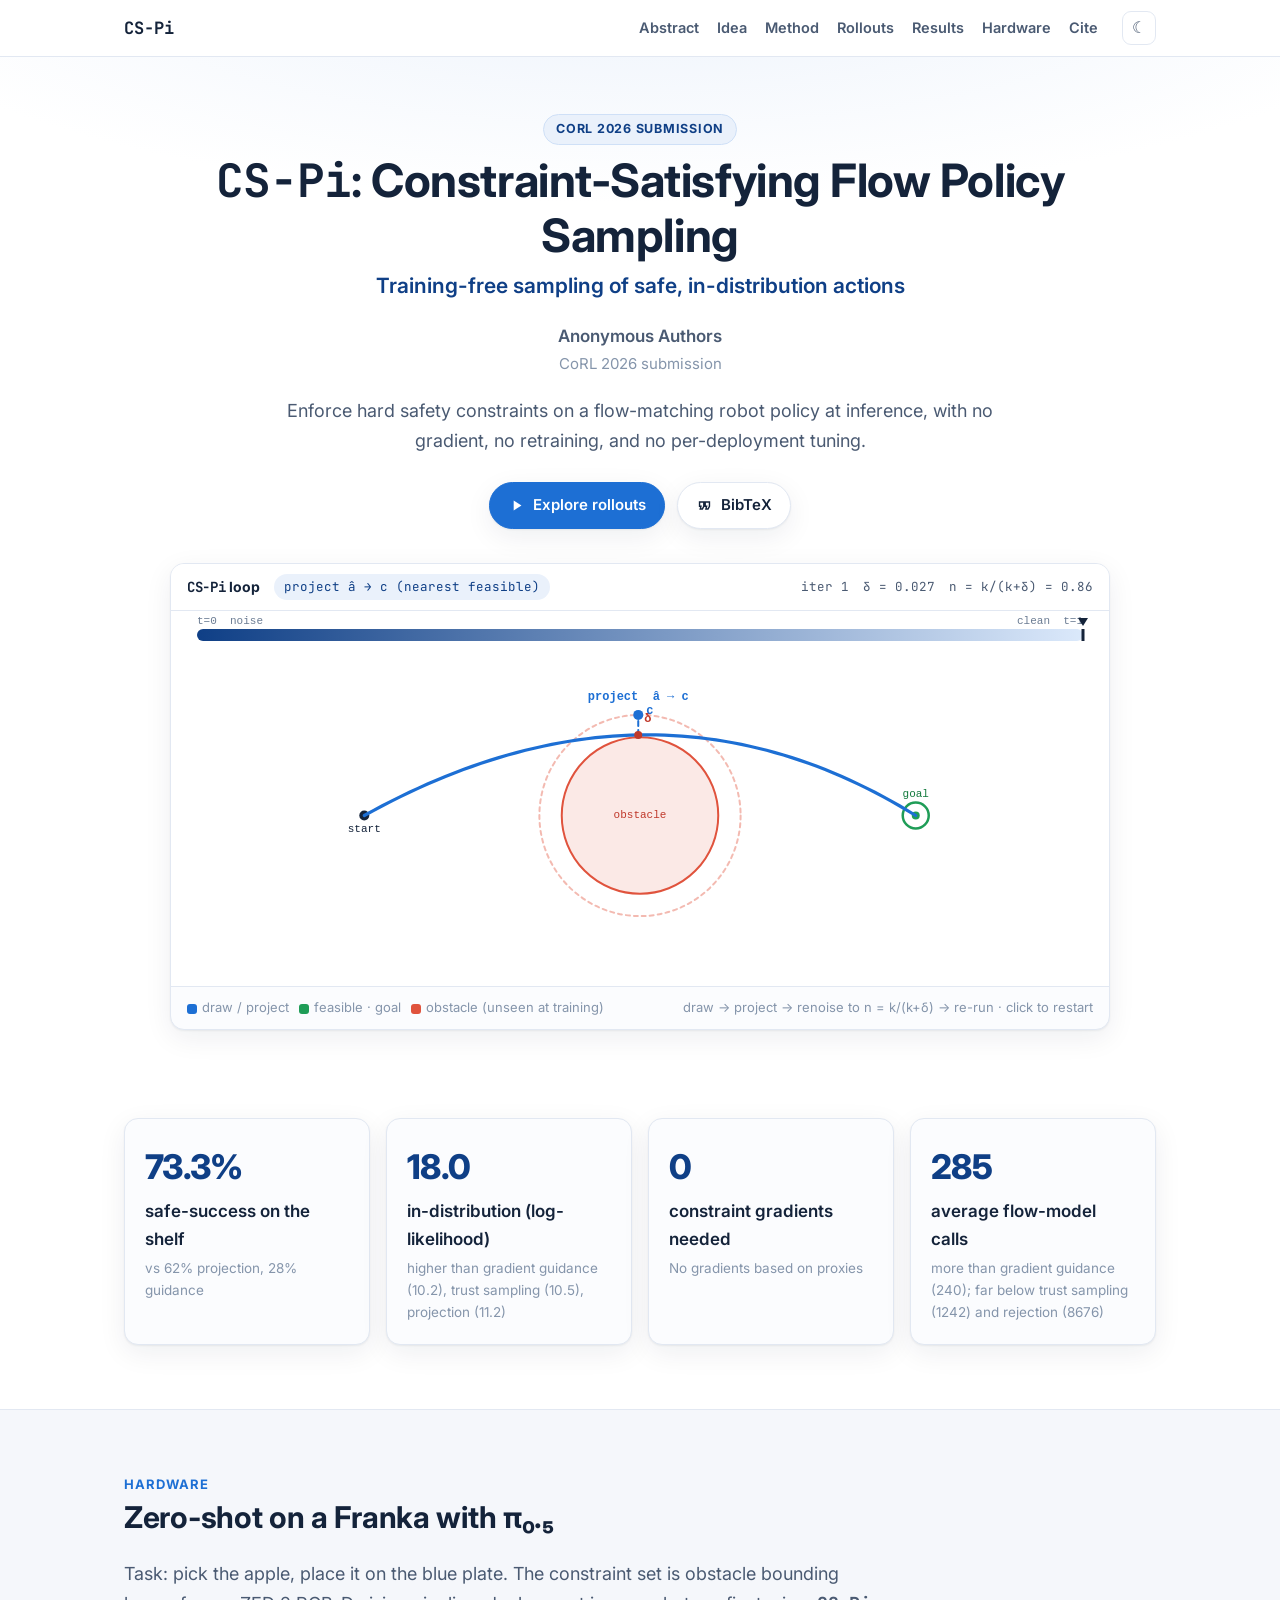
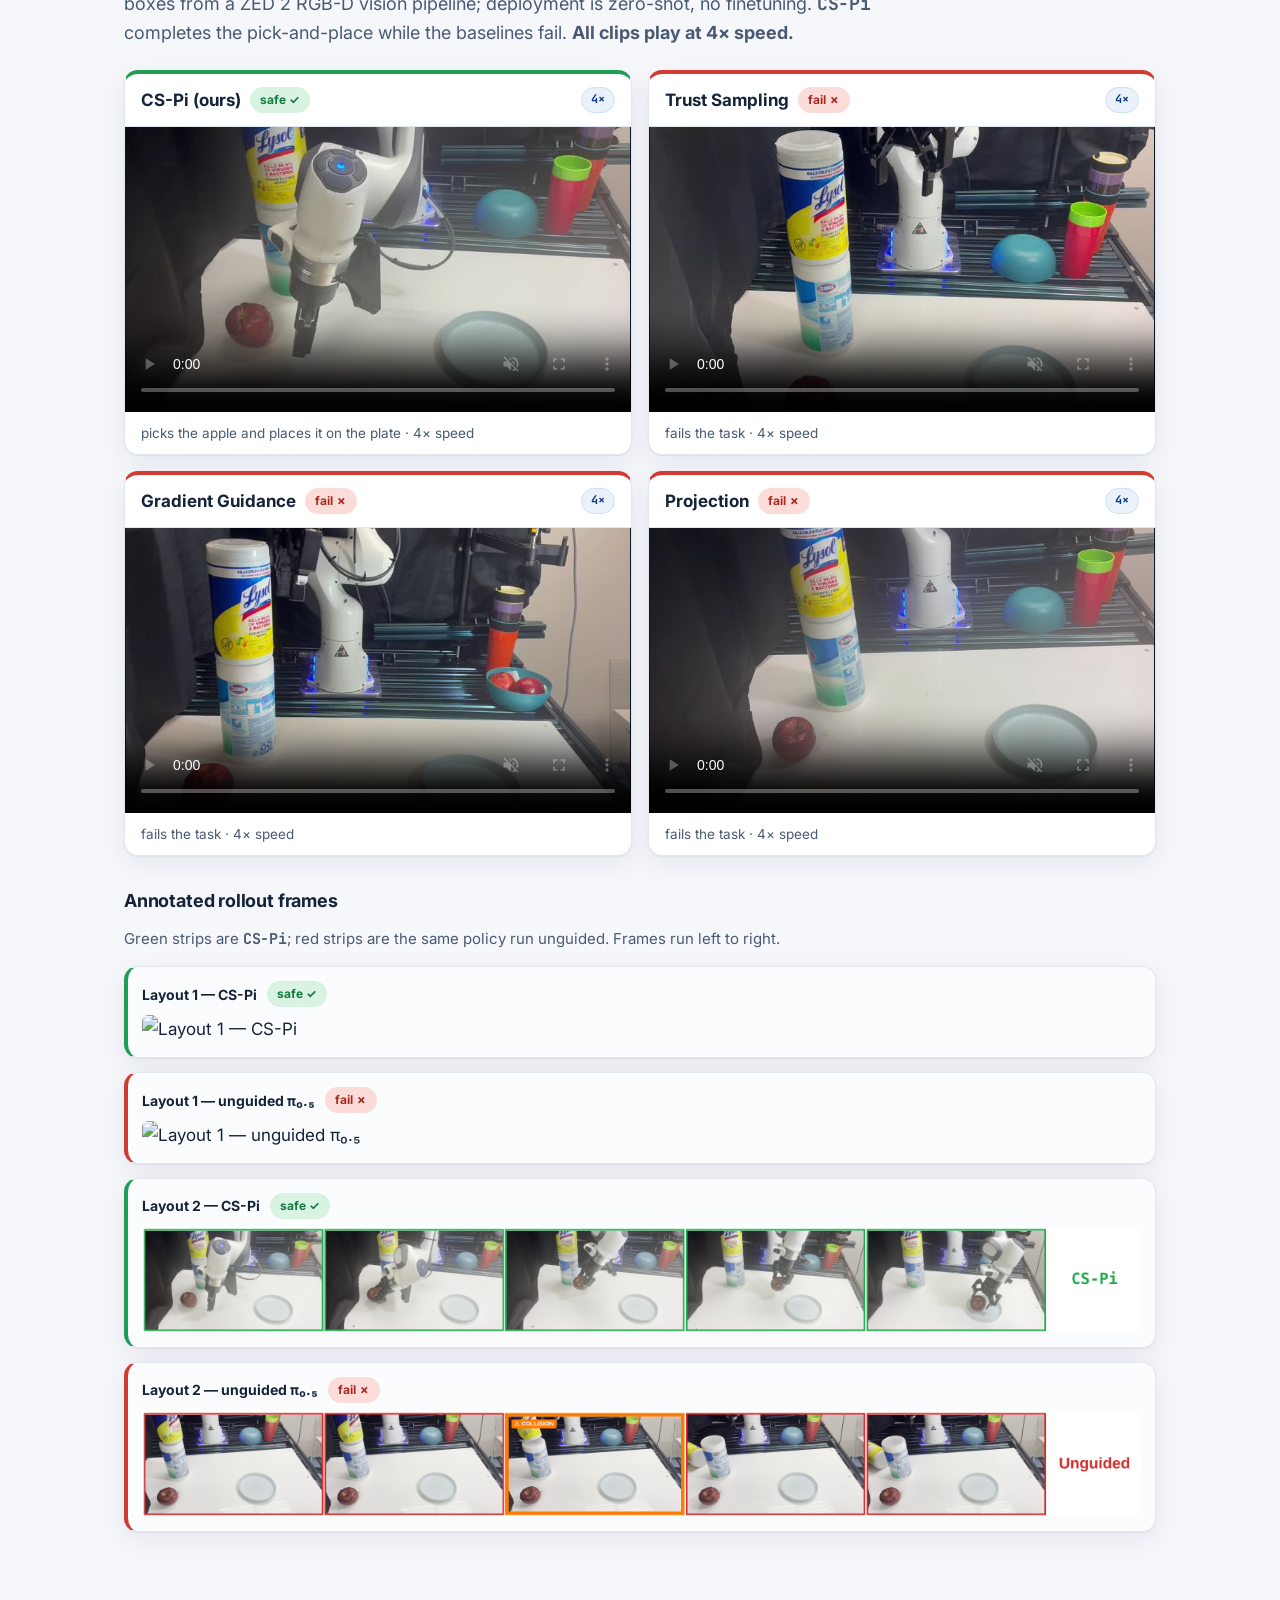
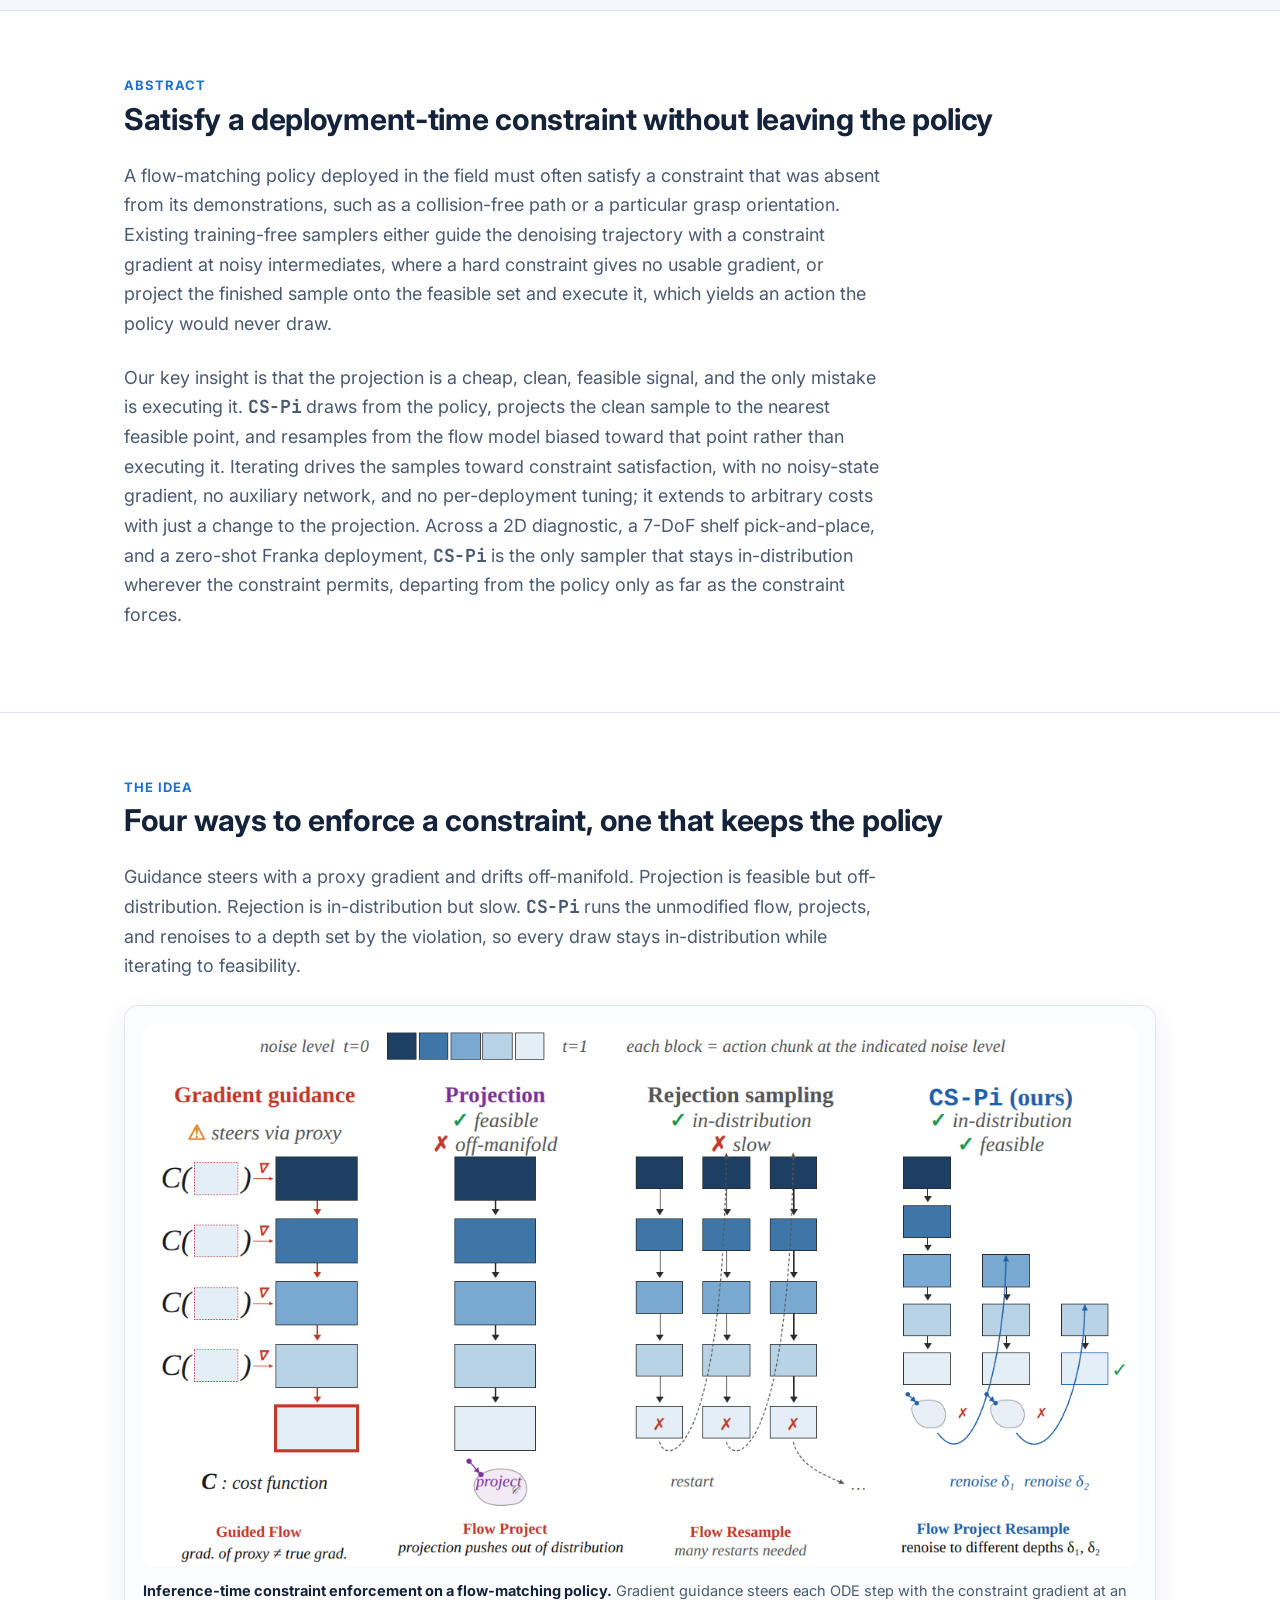
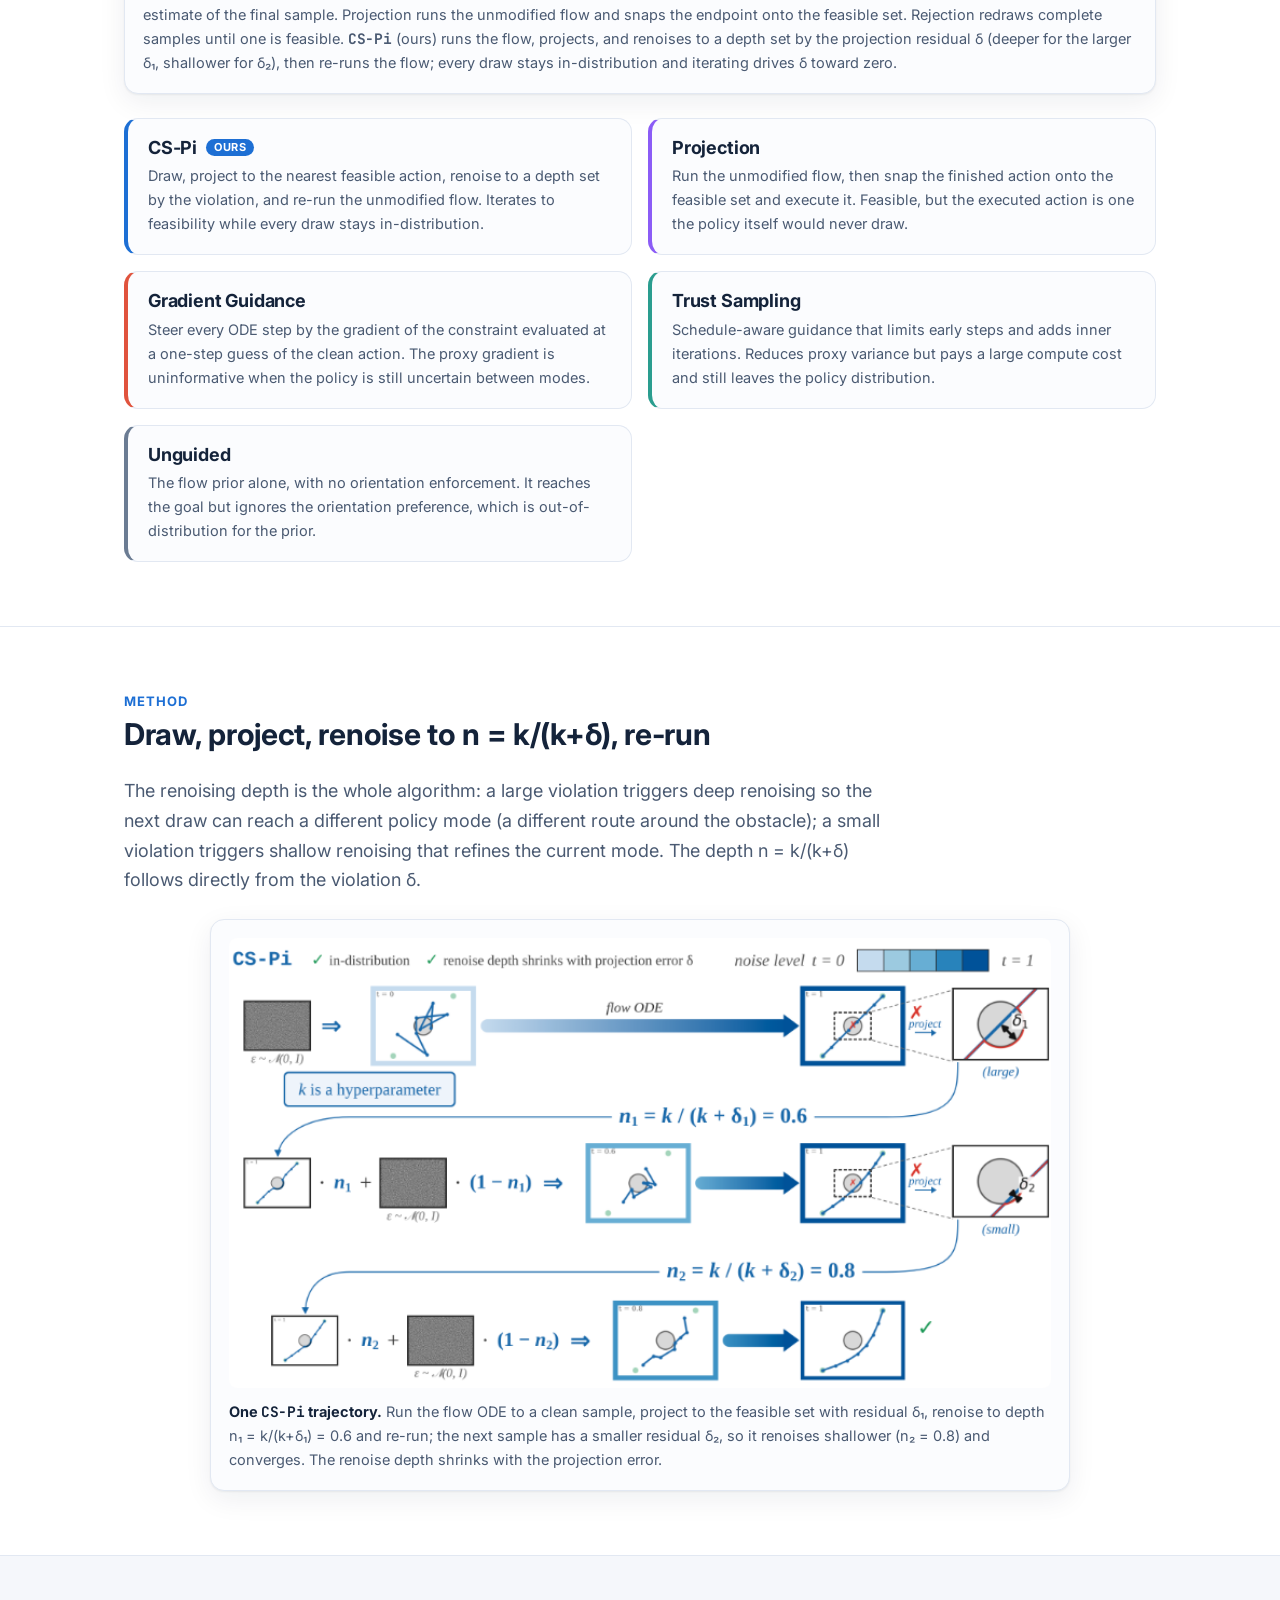
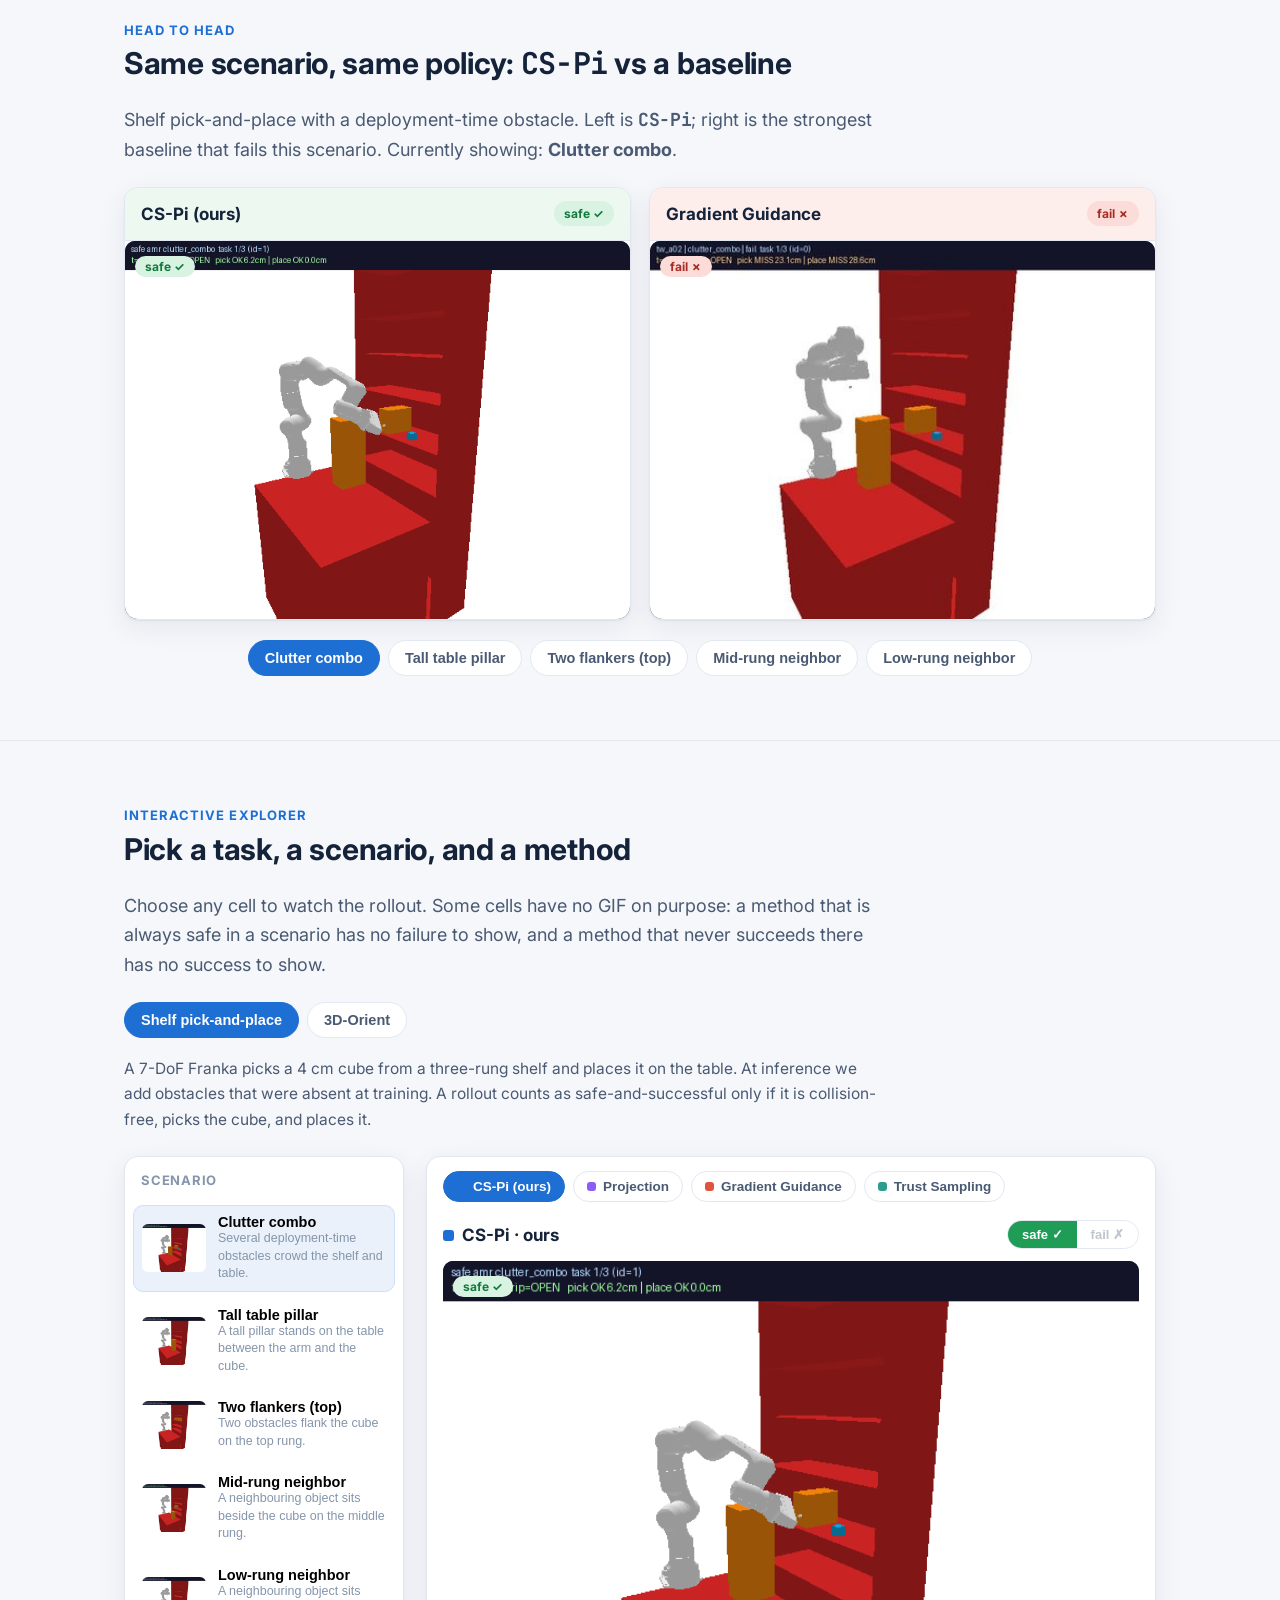
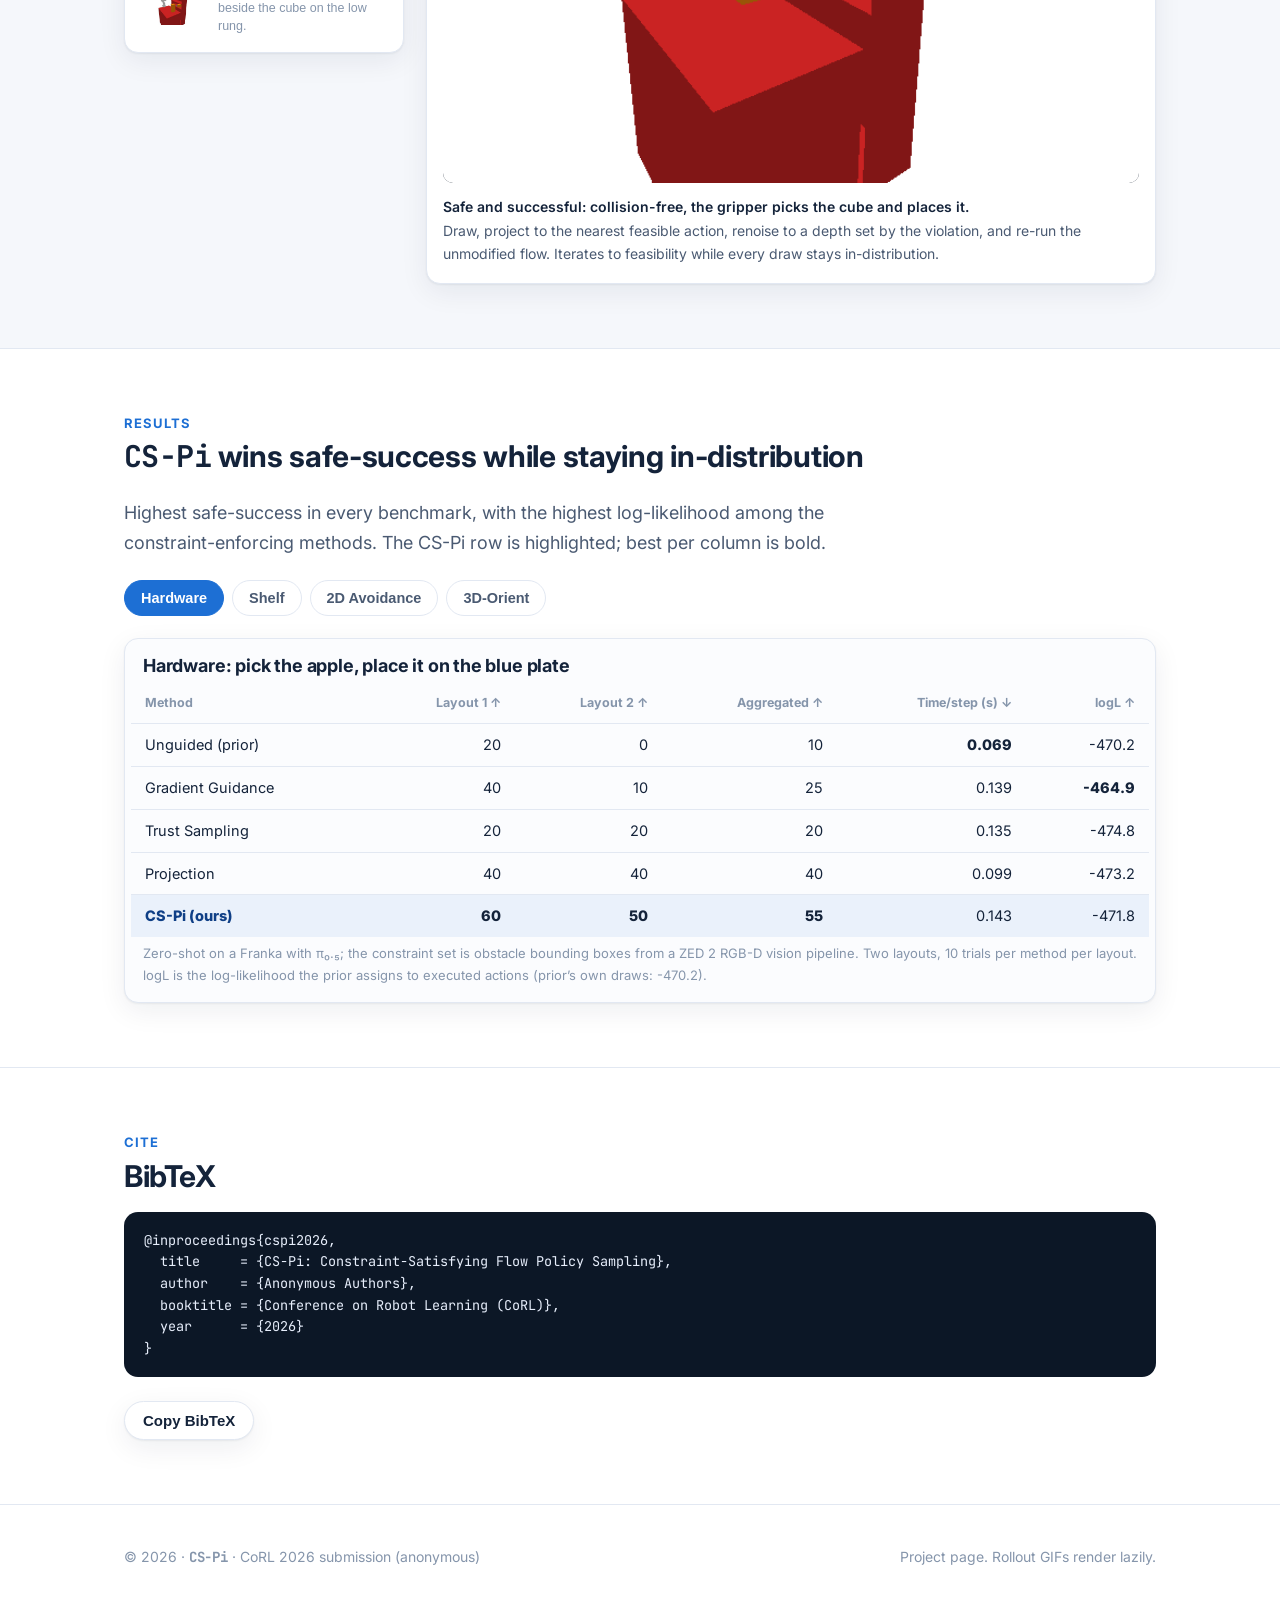
==== index.html @ 3f76d2cc "CS-Pi project page" ====
<!DOCTYPE html>
<html lang="en">
<head>
<meta charset="utf-8">
<meta name="viewport" content="width=device-width, initial-scale=1">
<title>CS-Pi: Constraint-Satisfying Flow Policy Sampling</title>
<meta name="description" content="CS-Pi: training-free sampling of safe, in-distribution actions from a flow-matching robot policy. Draw, project, renoise, re-run. No gradients based on proxies.">
<meta property="og:title" content="CS-Pi: Constraint-Satisfying Flow Policy Sampling">
<meta property="og:description" content="Training-free sampling of safe, in-distribution actions from a flow-matching robot policy.">
<meta property="og:image" content="assets/concept.png">
<meta property="og:type" content="website">
<link rel="preconnect" href="https://fonts.googleapis.com">
<link rel="preconnect" href="https://fonts.gstatic.com" crossorigin>
<link href="https://fonts.googleapis.com/css2?family=Inter:wght@400;500;600;700;800&family=JetBrains+Mono:wght@500;700&display=swap" rel="stylesheet">
<script>
  // set theme before first paint to avoid a flash
  (function () {
    try {
      var q = new URLSearchParams(location.search).get('theme');
      var t = (q === 'light' || q === 'dark') ? q : localStorage.getItem('theme');
      if (t !== 'light' && t !== 'dark')
        t = matchMedia('(prefers-color-scheme: dark)').matches ? 'dark' : 'light';
      document.documentElement.setAttribute('data-theme', t);
    } catch (e) {}
  })();
</script>
<link rel="stylesheet" href="css/style.css">
</head>
<body>

<!-- nav -->
<nav class="nav"><div class="wrap">
  <span class="brand" id="brand">CS-Pi</span>
  <span class="spacer"></span>
  <a class="navlink" href="#abstract">Abstract</a>
  <a class="navlink" href="#idea">Idea</a>
  <a class="navlink" href="#method">Method</a>
  <a class="navlink" href="#explorer">Rollouts</a>
  <a class="navlink" href="#results">Results</a>
  <a class="navlink" href="#hardware">Hardware</a>
  <a class="navlink" href="#cite">Cite</a>
  <button class="themebtn" id="themeToggle" type="button" aria-label="Toggle dark mode" title="Toggle dark mode"></button>
</div></nav>

<!-- hero -->
<header class="hero"><div class="wrap hero-center">
  <span class="badge" id="heroBadge">CoRL 2026 submission</span>
  <h1 id="heroTitle">CS-Pi</h1>
  <div class="sub" id="heroSub">Constraint-Satisfying Flow Policy Sampling</div>
  <div class="authors" id="heroAuthors">Anonymous Authors</div>
  <div class="affil" id="heroAffil">CoRL 2026 submission</div>
  <p class="tagline" id="heroTagline"></p>
  <div class="btnrow" id="btnrow"></div>

  <!-- animated CS-Pi loop -->
  <div class="hero-viz">
    <div class="vizbar">
      <span class="title"><span class="cs">CS-Pi</span> loop</span>
      <span class="stage" id="vizStage">flow ODE · draw sample</span>
      <span class="spacer"></span>
      <span class="stat" id="statIter">iter 1</span>
      <span class="stat" id="statDelta">δ = 0.000</span>
      <span class="stat" id="statN">n = —</span>
    </div>
    <canvas id="heroCanvas"></canvas>
    <div class="vizfoot">
      <span><span class="legend-dot" style="background:#1d6fd4"></span>draw / project</span>
      <span><span class="legend-dot" style="background:#1f9d57"></span>feasible · goal</span>
      <span><span class="legend-dot" style="background:#e0533d"></span>obstacle (unseen at training)</span>
      <span class="spacer" style="flex:1"></span>
      <span>draw → project → renoise to n = k/(k+δ) → re-run · click to restart</span>
    </div>
  </div>
</div></header>

<!-- headline stats -->
<section style="border-top:none;padding-top:40px"><div class="wrap">
  <div class="stats" id="statStrip"></div>
</div></section>

<!-- hardware (lead demo) -->
<section id="hardware" class="faceoff"><div class="wrap">
  <p class="section-kicker">Hardware</p>
  <h2>Zero-shot on a Franka with π₀.₅</h2>
  <p class="lead mt">Task: pick the apple, place it on the blue plate. The constraint set is obstacle
    bounding boxes from a ZED 2 RGB-D vision pipeline; deployment is zero-shot, no finetuning.
    <span class="cs">CS-Pi</span> completes the pick-and-place while the baselines fail.
    <b>All clips play at 4× speed.</b></p>
  <div class="hw-video-grid" id="hwVideos"></div>

  <h3 class="hw-subhead">Annotated rollout frames</h3>
  <p class="lead" style="font-size:15px">Green strips are <span class="cs">CS-Pi</span>;
    red strips are the same policy run unguided. Frames run left to right.</p>
  <div class="hw-strip" id="hwStrips"></div>
</div></section>

<!-- abstract -->
<section id="abstract"><div class="wrap">
  <p class="section-kicker">Abstract</p>
  <h2>Satisfy a deployment-time constraint without leaving the policy</h2>
  <p class="lead mt">
    A flow-matching policy deployed in the field must often satisfy a constraint that
    was absent from its demonstrations, such as a collision-free path or a particular
    grasp orientation. Existing training-free samplers either guide the denoising
    trajectory with a constraint gradient at noisy intermediates, where a hard
    constraint gives no usable gradient, or project the finished sample onto the
    feasible set and execute it, which yields an action the policy would never draw.
  </p>
  <p class="lead mt">
    Our key insight is that the projection is a cheap, clean, feasible signal, and the
    only mistake is executing it. <span class="cs">CS-Pi</span> draws from the policy,
    projects the clean sample to the nearest feasible point, and resamples from the
    flow model biased toward that point rather than executing it. Iterating drives the
    samples toward constraint satisfaction, with no noisy-state gradient, no auxiliary
    network, and no per-deployment tuning; it extends to arbitrary costs with just a
    change to the projection. Across a 2D diagnostic, a 7-DoF shelf pick-and-place, and
    a zero-shot Franka deployment, <span class="cs">CS-Pi</span> is the only sampler
    that stays in-distribution wherever the constraint permits, departing from the
    policy only as far as the constraint forces.
  </p>
</div></section>

<!-- idea / concept figure + method cards -->
<section id="idea"><div class="wrap">
  <p class="section-kicker">The idea</p>
  <h2>Four ways to enforce a constraint, one that keeps the policy</h2>
  <p class="lead mt">Guidance steers with a proxy gradient and drifts off-manifold.
    Projection is feasible but off-distribution. Rejection is in-distribution but slow.
    <span class="cs">CS-Pi</span> runs the unmodified flow, projects, and renoises to a
    depth set by the violation, so every draw stays in-distribution while iterating to
    feasibility.</p>
  <figure class="figcard mt">
    <img src="assets/concept.png" alt="Concept: gradient guidance vs projection vs rejection vs CS-Pi">
    <figcaption><b>Inference-time constraint enforcement on a flow-matching policy.</b>
      Gradient guidance steers each ODE step with the constraint gradient at an estimate of
      the final sample. Projection runs the unmodified flow and snaps the endpoint onto the
      feasible set. Rejection redraws complete samples until one is feasible.
      <span class="cs">CS-Pi</span> (ours) runs the flow, projects, and renoises to a depth
      set by the projection residual δ (deeper for the larger δ₁, shallower for δ₂), then
      re-runs the flow; every draw stays in-distribution and iterating drives δ toward zero.</figcaption>
  </figure>
  <div class="methodgrid" id="methodGrid"></div>
</div></section>

<!-- method figure -->
<section id="method"><div class="wrap">
  <p class="section-kicker">Method</p>
  <h2>Draw, project, renoise to n = k/(k+δ), re-run</h2>
  <p class="lead mt">The renoising depth is the whole algorithm: a large violation triggers
    deep renoising so the next draw can reach a different policy mode (a different route
    around the obstacle); a small violation triggers shallow renoising that refines the
    current mode. The depth n = k/(k+δ) follows directly from the violation δ.</p>
  <figure class="figcard mt" style="max-width:860px;margin-left:auto;margin-right:auto">
    <img src="assets/method.png" alt="CS-Pi algorithm: flow ODE, project, renoise by depth n, iterate">
    <figcaption><b>One <span class="cs">CS-Pi</span> trajectory.</b> Run the flow ODE to a clean
      sample, project to the feasible set with residual δ₁, renoise to depth n₁ = k/(k+δ₁) = 0.6
      and re-run; the next sample has a smaller residual δ₂, so it renoises shallower
      (n₂ = 0.8) and converges. The renoise depth shrinks with the projection error.</figcaption>
  </figure>
</div></section>

<!-- face-off -->
<section id="faceoff" class="faceoff"><div class="wrap">
  <p class="section-kicker">Head to head</p>
  <h2>Same scenario, same policy: <span class="cs">CS-Pi</span> vs a baseline</h2>
  <p class="lead mt">Shelf pick-and-place with a deployment-time obstacle. Left is
    <span class="cs">CS-Pi</span>; right is the strongest baseline that fails this scenario.
    Currently showing: <b id="foScen">—</b>.</p>
  <div class="faceoff-stage">
    <div class="fopanel win">
      <div class="fohead"><span class="name" id="foLeftName">CS-Pi (ours)</span><span class="pill ok">safe ✓</span></div>
      <div id="foLeftMedia"></div>
    </div>
    <div class="fopanel lose">
      <div class="fohead"><span class="name" id="foRightName">Baseline</span><span class="pill bad">fail ✗</span></div>
      <div id="foRightMedia"></div>
    </div>
  </div>
  <div class="foscenrow" id="foDots"></div>
</div></section>

<!-- explorer -->
<section id="explorer" class="explorer"><div class="wrap">
  <p class="section-kicker">Interactive explorer</p>
  <h2>Pick a task, a scenario, and a method</h2>
  <p class="lead mt">Choose any cell to watch the rollout. Some cells have no GIF on purpose:
    a method that is always safe in a scenario has no failure to show, and a method that
    never succeeds there has no success to show.</p>

  <div class="exp-tasks" id="expTasks"></div>
  <p class="lead" id="expTaskBlurb" style="font-size:15.5px"></p>

  <div class="exp-grid mt">
    <div class="panel">
      <h3>Scenario</h3>
      <div class="scen-list" id="scenList"></div>
    </div>
    <div class="panel">
      <div class="method-row" id="expMethods"></div>
      <div class="stage-wrap">
        <div class="stage-head">
          <span class="who" id="stageWho"></span>
          <span class="outcome-toggle" id="outcomeToggle">
            <button id="outSuccess" class="ok" aria-selected="true">safe ✓</button>
            <button id="outFail" class="bad">fail ✗</button>
          </span>
        </div>
        <div id="expViewer"></div>
        <div class="stage-note" id="stageNote"></div>
      </div>
    </div>
  </div>
</div></section>

<!-- results -->
<section id="results"><div class="wrap">
  <p class="section-kicker">Results</p>
  <h2><span class="cs">CS-Pi</span> wins safe-success while staying in-distribution</h2>
  <p class="lead mt">Highest safe-success in every benchmark, with the highest log-likelihood among the
    constraint-enforcing methods. The CS-Pi row is highlighted; best per column is bold.</p>
  <div class="tabs-results" id="resTabs"></div>
  <div id="resTable"></div>
</div></section>

<!-- cite -->
<section id="cite"><div class="wrap">
  <p class="section-kicker">Cite</p>
  <h2>BibTeX</h2>
  <pre class="bib" id="bibBlock"></pre>
  <button class="btn copybtn" id="copyBib">Copy BibTeX</button>
</div></section>

<footer><div class="wrap">
  <span>© <span id="year">2026</span> · <span class="cs">CS-Pi</span> · CoRL 2026 submission (anonymous)</span>
  <span>Project page. Rollout GIFs render lazily.</span>
</div></footer>

<script src="js/gif_manifest.js"></script>
<script src="js/data.js"></script>
<script src="js/explorer.js"></script>
<script src="js/hero.js"></script>
</body>
</html>
---- css/style.css ----
/* ============================================================================
   CS-Pi project page
   ============================================================================ */
:root {
  --bg:        #ffffff;
  --bg-soft:   #f5f7fb;
  --bg-panel:  #fbfcfe;
  --ink:       #14233a;
  --ink-soft:  #4a5a72;
  --ink-faint: #8595ab;
  --line:      #e2e8f2;
  --blue:      #1d6fd4;
  --blue-deep: #0f3f86;
  --blue-soft: #eaf1fb;
  --purple:    #8b5cf6;
  --red:       #e0533d;
  --teal:      #2a9d8f;
  --good:      #1f9d57;
  --bad:       #d23b32;
  --radius:    14px;
  --shadow:    0 1px 2px rgba(20,35,58,.06), 0 8px 28px rgba(20,35,58,.07);
  --maxw:      1080px;
  --mono: ui-monospace, "SF Mono", "JetBrains Mono", Menlo, Consolas, monospace;
  --sans: "Inter", -apple-system, BlinkMacSystemFont, "Segoe UI", Roboto, Helvetica, Arial, sans-serif;
}

* { box-sizing: border-box; }
html { scroll-behavior: smooth; scroll-padding-top: 70px; }
body {
  margin: 0; background: var(--bg); color: var(--ink);
  font-family: var(--sans); font-size: 17px; line-height: 1.65;
  -webkit-font-smoothing: antialiased; text-rendering: optimizeLegibility;
}
a { color: var(--blue); text-decoration: none; }
a:hover { text-decoration: underline; }
h1, h2, h3 { line-height: 1.2; letter-spacing: -0.01em; }
code, .mono { font-family: var(--mono); }
.cs { font-family: var(--mono); font-weight: 700; letter-spacing: -0.02em; }

.wrap { max-width: var(--maxw); margin: 0 auto; padding: 0 24px; }
section { padding: 64px 0; border-top: 1px solid var(--line); }
section > .wrap > h2 {
  font-size: 30px; margin: 0 0 6px;
}
.section-kicker {
  font-size: 13px; font-weight: 700; letter-spacing: .08em; text-transform: uppercase;
  color: var(--blue); margin: 0 0 4px;
}
.lead { color: var(--ink-soft); font-size: 18px; max-width: 760px; }

/* ---- top nav -------------------------------------------------------------- */
.nav {
  position: sticky; top: 0; z-index: 50;
  background: rgba(255,255,255,.86); backdrop-filter: blur(10px);
  border-bottom: 1px solid var(--line);
}
.nav .wrap { display: flex; align-items: center; gap: 18px; height: 56px; }
.nav .brand { font-family: var(--mono); font-weight: 700; color: var(--ink); }
.nav .spacer { flex: 1; }
.nav a.navlink { color: var(--ink-soft); font-size: 14.5px; font-weight: 600; }
.nav a.navlink:hover { color: var(--blue); text-decoration: none; }
@media (max-width: 720px) { .nav a.navlink { display: none; } }

/* ---- hero ----------------------------------------------------------------- */
.hero { padding: 56px 0 48px; border-top: none; background:
  radial-gradient(1200px 380px at 50% -120px, var(--blue-soft), transparent 70%); }
.hero h1 { font-size: 46px; margin: 8px 0 0; }
.hero .sub { font-size: 21px; color: var(--blue-deep); font-weight: 600; margin: 6px 0 0; }
.hero .authors { margin: 18px 0 2px; color: var(--ink-soft); font-weight: 600; }
.hero .affil { color: var(--ink-faint); font-size: 15px; }
.hero .tagline { margin: 20px auto 0; max-width: 720px; color: var(--ink-soft); font-size: 18px; }
.hero-center { text-align: center; }
.badge {
  display: inline-block; font-size: 12.5px; font-weight: 700; letter-spacing: .06em;
  text-transform: uppercase; color: var(--blue-deep); background: var(--blue-soft);
  border: 1px solid #cfe0f7; padding: 4px 12px; border-radius: 999px;
}

.btnrow { display: flex; gap: 12px; justify-content: center; flex-wrap: wrap; margin-top: 26px; }
.btn {
  display: inline-flex; align-items: center; gap: 8px;
  padding: 10px 18px; border-radius: 999px; font-weight: 600; font-size: 15px;
  border: 1px solid var(--line); background: #fff; color: var(--ink);
  box-shadow: var(--shadow); transition: transform .12s ease, box-shadow .12s ease;
}
.btn:hover { text-decoration: none; transform: translateY(-1px); }
.btn.primary { background: var(--blue); color: #fff; border-color: var(--blue); }
.btn.ghost { background: transparent; box-shadow: none; }
.btn svg { width: 17px; height: 17px; }

/* ---- hero canvas (animated CS-Pi loop) ------------------------------------ */
.hero-viz {
  margin: 34px auto 0; max-width: 940px;
  background: var(--bg-panel); border: 1px solid var(--line);
  border-radius: var(--radius); box-shadow: var(--shadow); overflow: hidden;
}
.hero-viz .vizbar {
  display: flex; align-items: center; gap: 14px; padding: 10px 16px;
  border-bottom: 1px solid var(--line); background: #fff; flex-wrap: wrap;
}
.hero-viz .vizbar .title { font-weight: 700; font-size: 14px; }
.hero-viz .vizbar .stage {
  font-family: var(--mono); font-size: 12.5px; color: var(--blue-deep);
  background: var(--blue-soft); padding: 3px 10px; border-radius: 999px;
}
.hero-viz .vizbar .spacer { flex: 1; }
.hero-viz .vizbar .stat { font-family: var(--mono); font-size: 12.5px; color: var(--ink-soft); }
.hero-viz canvas { display: block; width: 100%; height: auto; background: #fff; }
.hero-viz .vizfoot {
  display: flex; gap: 10px; align-items: center; padding: 10px 16px;
  border-top: 1px solid var(--line); font-size: 13px; color: var(--ink-faint);
  flex-wrap: wrap;
}
.legend-dot { display: inline-block; width: 10px; height: 10px; border-radius: 3px; margin-right: 5px; vertical-align: middle; }

/* ---- headline stat strip -------------------------------------------------- */
.stats { display: grid; grid-template-columns: repeat(4, 1fr); gap: 16px; }
@media (max-width: 820px) { .stats { grid-template-columns: repeat(2, 1fr); } }
.stat-card {
  background: var(--bg-panel); border: 1px solid var(--line); border-radius: var(--radius);
  padding: 20px; box-shadow: var(--shadow);
}
.stat-card .big { font-size: 34px; font-weight: 800; color: var(--blue-deep); letter-spacing: -0.02em; }
.stat-card .small { font-weight: 600; margin-top: 2px; }
.stat-card .sub { color: var(--ink-faint); font-size: 13.5px; margin-top: 4px; }

/* ---- figures -------------------------------------------------------------- */
figure { margin: 0; }
.figcard {
  background: var(--bg-panel); border: 1px solid var(--line); border-radius: var(--radius);
  padding: 18px; box-shadow: var(--shadow);
}
.figcard img { width: 100%; height: auto; border-radius: 8px; display: block; }
figcaption { color: var(--ink-soft); font-size: 14.5px; margin-top: 12px; }
figcaption b { color: var(--ink); }

/* ---- method cards --------------------------------------------------------- */
.methodgrid { display: grid; grid-template-columns: repeat(2, 1fr); gap: 16px; margin-top: 24px; }
@media (max-width: 720px) { .methodgrid { grid-template-columns: 1fr; } }
.mcard {
  background: var(--bg-panel); border: 1px solid var(--line); border-left: 4px solid var(--c);
  border-radius: var(--radius); padding: 18px 20px;
}
.mcard h3 { margin: 0 0 6px; font-size: 18px; display: flex; align-items: center; gap: 9px; }
.mcard .tag {
  font-size: 11px; font-weight: 700; letter-spacing: .05em; text-transform: uppercase;
  color: #fff; background: var(--c); padding: 2px 8px; border-radius: 999px;
}
.mcard p { margin: 0; color: var(--ink-soft); font-size: 14.5px; }

/* ---- face-off ------------------------------------------------------------- */
.faceoff { background: var(--bg-soft); }
.faceoff-stage { display: grid; grid-template-columns: 1fr 1fr; gap: 18px; margin-top: 22px; }
@media (max-width: 720px) { .faceoff-stage { grid-template-columns: 1fr; } }
.fopanel { background: #fff; border: 1px solid var(--line); border-radius: var(--radius); overflow: hidden; box-shadow: var(--shadow); }
.fopanel .fohead { display: flex; align-items: center; justify-content: space-between; padding: 12px 16px; border-bottom: 1px solid var(--line); }
.fopanel .fohead .name { font-weight: 700; }
.fopanel.win .fohead { background: #ecf8f0; }
.fopanel.lose .fohead { background: #fdeeec; }
.media { position: relative; aspect-ratio: 4 / 3; background: #0c1726; }
.media img { width: 100%; height: 100%; object-fit: contain; display: block; }
.pill { font-size: 12px; font-weight: 700; padding: 3px 10px; border-radius: 999px; }
.pill.ok  { color: #137a3d; background: #d8f3e1; }
.pill.bad { color: #a82a22; background: #fbdcd8; }
.foscenrow { display: flex; gap: 8px; justify-content: center; flex-wrap: wrap; margin-top: 20px; }

/* ---- explorer ------------------------------------------------------------- */
.explorer { background: var(--bg-soft); }
.exp-tasks { display: flex; gap: 8px; flex-wrap: wrap; margin: 22px 0 18px; }
.tabbtn {
  border: 1px solid var(--line); background: #fff; color: var(--ink-soft);
  padding: 9px 16px; border-radius: 999px; font-weight: 600; font-size: 14.5px; cursor: pointer;
  transition: all .12s ease;
}
.tabbtn[aria-selected="true"] { background: var(--blue); color: #fff; border-color: var(--blue); }
.tabbtn:disabled { opacity: .5; cursor: not-allowed; }
.tabbtn .soon { font-size: 11px; font-weight: 700; margin-left: 6px; color: var(--ink-faint); }

.exp-grid { display: grid; grid-template-columns: 280px 1fr; gap: 22px; align-items: start; }
@media (max-width: 860px) { .exp-grid { grid-template-columns: 1fr; } }

.panel { background: #fff; border: 1px solid var(--line); border-radius: var(--radius); box-shadow: var(--shadow); }
.panel h3 { font-size: 13px; text-transform: uppercase; letter-spacing: .06em; color: var(--ink-faint); margin: 0; padding: 16px 16px 0; }

.scen-list { list-style: none; margin: 8px 0 0; padding: 8px; display: flex; flex-direction: column; gap: 6px; }
.scen-item {
  display: flex; gap: 12px; align-items: center; width: 100%; text-align: left;
  border: 1px solid transparent; background: transparent; border-radius: 10px;
  padding: 8px; cursor: pointer; transition: background .12s ease, border .12s ease;
}
.scen-item:hover { background: var(--bg-soft); }
.scen-item[aria-selected="true"] { background: var(--blue-soft); border-color: #cfe0f7; }
.scen-item img { width: 64px; height: 48px; object-fit: cover; border-radius: 6px; background: #0c1726; flex: none; }
.scen-item .meta .name { font-weight: 700; font-size: 14.5px; }
.scen-item .meta .desc { font-size: 12.5px; color: var(--ink-faint); line-height: 1.4; }

.method-row { display: flex; gap: 8px; flex-wrap: wrap; padding: 14px 16px 4px; }
.mbtn {
  border: 1px solid var(--line); background: #fff; color: var(--ink-soft);
  padding: 7px 13px; border-radius: 999px; font-weight: 600; font-size: 13.5px; cursor: pointer;
  display: inline-flex; align-items: center; gap: 7px; transition: all .12s ease;
}
.mbtn .swatch { width: 9px; height: 9px; border-radius: 3px; }
.mbtn[aria-selected="true"] { color: #fff; border-color: var(--mc); background: var(--mc); }
.mbtn[aria-selected="true"] .swatch { background: #fff; }

.stage-wrap { padding: 6px 16px 18px; }
.stage-head { display: flex; align-items: center; justify-content: space-between; gap: 12px; padding: 8px 0 12px; flex-wrap: wrap; }
.stage-head .who { font-weight: 700; font-size: 17px; }
.outcome-toggle { display: inline-flex; border: 1px solid var(--line); border-radius: 999px; overflow: hidden; }
.outcome-toggle button {
  border: none; background: #fff; color: var(--ink-soft); padding: 6px 14px;
  font-weight: 700; font-size: 13px; cursor: pointer;
}
.outcome-toggle button[aria-selected="true"].ok  { background: var(--good); color: #fff; }
.outcome-toggle button[aria-selected="true"].bad { background: var(--bad); color: #fff; }
.outcome-toggle button:disabled { opacity: .35; cursor: not-allowed; }

.viewer { position: relative; border-radius: 10px; overflow: hidden; background: #0c1726; aspect-ratio: 4 / 3; }
.viewer img { width: 100%; height: 100%; object-fit: contain; display: block; }
.viewer .badge-outcome {
  position: absolute; top: 10px; left: 10px; z-index: 2;
}
.viewer .playhint {
  position: absolute; inset: 0; display: flex; align-items: center; justify-content: center;
  background: rgba(8,16,28,.35); color: #fff; font-weight: 700; cursor: pointer;
  opacity: 0; transition: opacity .15s ease;
}
.viewer.poster .playhint { opacity: 1; }
.viewer .playhint .play {
  display: inline-flex; align-items: center; gap: 8px;
  background: rgba(255,255,255,.92); color: var(--ink); padding: 9px 16px; border-radius: 999px;
}
.empty-cell {
  display: flex; flex-direction: column; align-items: center; justify-content: center;
  text-align: center; gap: 8px; height: 100%; color: #c9d4e4; padding: 24px;
}
.empty-cell .why { color: #9fb0c6; font-size: 14px; max-width: 320px; }
.stage-note { color: var(--ink-soft); font-size: 14px; margin-top: 12px; }
.stage-note .interp { color: var(--ink); font-weight: 600; }
.stage-note .scennote {
  display: block; margin: 10px 0; padding: 11px 14px;
  background: #fff7ed; border-left: 3px solid #e0a23d; border-radius: 8px;
  color: #7a531a; font-size: 13.5px; font-weight: 500; line-height: 1.55;
}

/* ---- result tables -------------------------------------------------------- */
.tablecard { background: var(--bg-panel); border: 1px solid var(--line); border-radius: var(--radius); box-shadow: var(--shadow); overflow: hidden; margin-top: 22px; }
.tablecard .thead { padding: 16px 18px 0; }
.tablecard .thead h3 { margin: 0; font-size: 18px; }
.tablescroll { overflow-x: auto; padding: 8px 6px 6px; }
table.results { width: 100%; border-collapse: collapse; font-size: 14.5px; min-width: 520px; }
table.results th, table.results td { padding: 9px 14px; text-align: right; white-space: nowrap; }
table.results th:first-child, table.results td:first-child { text-align: left; }
table.results thead th { color: var(--ink-faint); font-size: 12.5px; font-weight: 700; border-bottom: 1px solid var(--line); }
table.results tbody tr { border-bottom: 1px solid var(--line); }
table.results tbody tr:last-child { border-bottom: none; }
table.results tr.ours { background: var(--blue-soft); }
table.results tr.ours td:first-child { font-weight: 800; color: var(--blue-deep); }
table.results td.best { font-weight: 800; }
.tcap { color: var(--ink-faint); font-size: 13px; padding: 0 18px 16px; }

.tabs-results { display: flex; gap: 8px; flex-wrap: wrap; margin-top: 22px; }

/* ---- hardware videos ------------------------------------------------------ */
.hw-video-grid { display: grid; grid-template-columns: repeat(2, 1fr); gap: 16px; margin-top: 22px; }
@media (max-width: 720px) { .hw-video-grid { grid-template-columns: 1fr; } }
.hw-vidcard { background: #fff; border: 1px solid var(--line); border-radius: var(--radius); overflow: hidden; box-shadow: var(--shadow); }
.hw-vidcard.ours { border-top: 4px solid var(--good); }
.hw-vidcard.base { border-top: 4px solid var(--bad); }
.hw-vidhead { display: flex; align-items: center; gap: 9px; padding: 12px 16px; border-bottom: 1px solid var(--line); }
.hw-vidhead .name { font-weight: 700; }
.hw-vidhead .speed-badge {
  margin-left: auto; font-family: var(--mono); font-weight: 700; font-size: 12px;
  color: var(--blue-deep); background: var(--blue-soft); border: 1px solid #cfe0f7;
  padding: 2px 9px; border-radius: 999px;
}
.hw-media { background: #0c1726; aspect-ratio: 16 / 9; }
.hw-media video { width: 100%; height: 100%; object-fit: contain; display: block; background: #0c1726; }
.hw-vidnote { padding: 10px 16px; color: var(--ink-soft); font-size: 13.5px; }
.hw-subhead { font-size: 18px; margin: 34px 0 2px; }

/* ---- hardware strips ------------------------------------------------------ */
.hw-strip { margin-top: 14px; }
.hw-strip .stripcard { background: var(--bg-panel); border: 1px solid var(--line); border-radius: var(--radius); padding: 14px; box-shadow: var(--shadow); margin-bottom: 14px; }
.hw-strip .stripcard .lbl { display: flex; align-items: center; gap: 10px; font-weight: 700; font-size: 14px; margin-bottom: 8px; }
.hw-strip .stripcard.ours { border-left: 4px solid var(--good); }
.hw-strip .stripcard.base { border-left: 4px solid var(--bad); }
.hw-strip img { width: 100%; height: auto; border-radius: 6px; display: block; }

/* ---- cite ----------------------------------------------------------------- */
pre.bib {
  background: #0c1726; color: #e7eefb; border-radius: var(--radius); padding: 18px 20px;
  overflow-x: auto; font-family: var(--mono); font-size: 13.5px; line-height: 1.6; margin-top: 18px;
}
.copybtn { margin-top: 10px; }

footer { padding: 40px 0 60px; color: var(--ink-faint); font-size: 14px; border-top: 1px solid var(--line); }
footer .wrap { display: flex; justify-content: space-between; flex-wrap: wrap; gap: 10px; }

.grid-2 { display: grid; grid-template-columns: 1.1fr .9fr; gap: 26px; align-items: center; }
@media (max-width: 820px) { .grid-2 { grid-template-columns: 1fr; } }
.mt { margin-top: 24px; }
.center { text-align: center; }
.hidden { display: none !important; }

/* ============================================================================
   Dark mode
   ============================================================================ */
.themebtn {
  width: 34px; height: 34px; border-radius: 9px; margin-left: 6px;
  border: 1px solid var(--line); background: transparent; color: var(--ink-soft);
  font-size: 16px; line-height: 1; cursor: pointer;
  display: inline-flex; align-items: center; justify-content: center;
  transition: color .12s ease, border-color .12s ease;
}
.themebtn:hover { color: var(--blue); border-color: var(--blue); }

:root[data-theme="dark"] {
  --bg:        #0e141f;
  --bg-soft:   #121a28;
  --bg-panel:  #141d2c;
  --ink:       #e8eef9;
  --ink-soft:  #aab8cf;
  --ink-faint: #7585a0;
  --line:      #243149;
  --blue:      #4f8ef2;
  --blue-deep: #bcd6fb;
  --blue-soft: #16263f;
  --good:      #35c172;
  --bad:       #ef5f54;
  --shadow:    0 1px 2px rgba(0,0,0,.5), 0 10px 30px rgba(0,0,0,.5);
}
/* surfaces hardcoded to white in light mode */
:root[data-theme="dark"] .nav { background: rgba(14,20,31,.82); }
:root[data-theme="dark"] .btn,
:root[data-theme="dark"] .tabbtn,
:root[data-theme="dark"] .mbtn,
:root[data-theme="dark"] .outcome-toggle,
:root[data-theme="dark"] .outcome-toggle button,
:root[data-theme="dark"] .panel,
:root[data-theme="dark"] .fopanel,
:root[data-theme="dark"] .hw-vidcard,
:root[data-theme="dark"] .hero-viz .vizbar { background: var(--bg-panel); }
:root[data-theme="dark"] .scen-item:hover { background: var(--bg-soft); }
:root[data-theme="dark"] .fopanel.win .fohead { background: #15301e; }
:root[data-theme="dark"] .fopanel.lose .fohead { background: #341a18; }
:root[data-theme="dark"] .stage-note .scennote {
  background: #2a2212; color: #e7cd92; border-left-color: #8a6a1e;
}
/* keep the animation panel readable: canvas stays light in both themes */
:root[data-theme="dark"] .hero-viz canvas { background: #f7f9fc; }
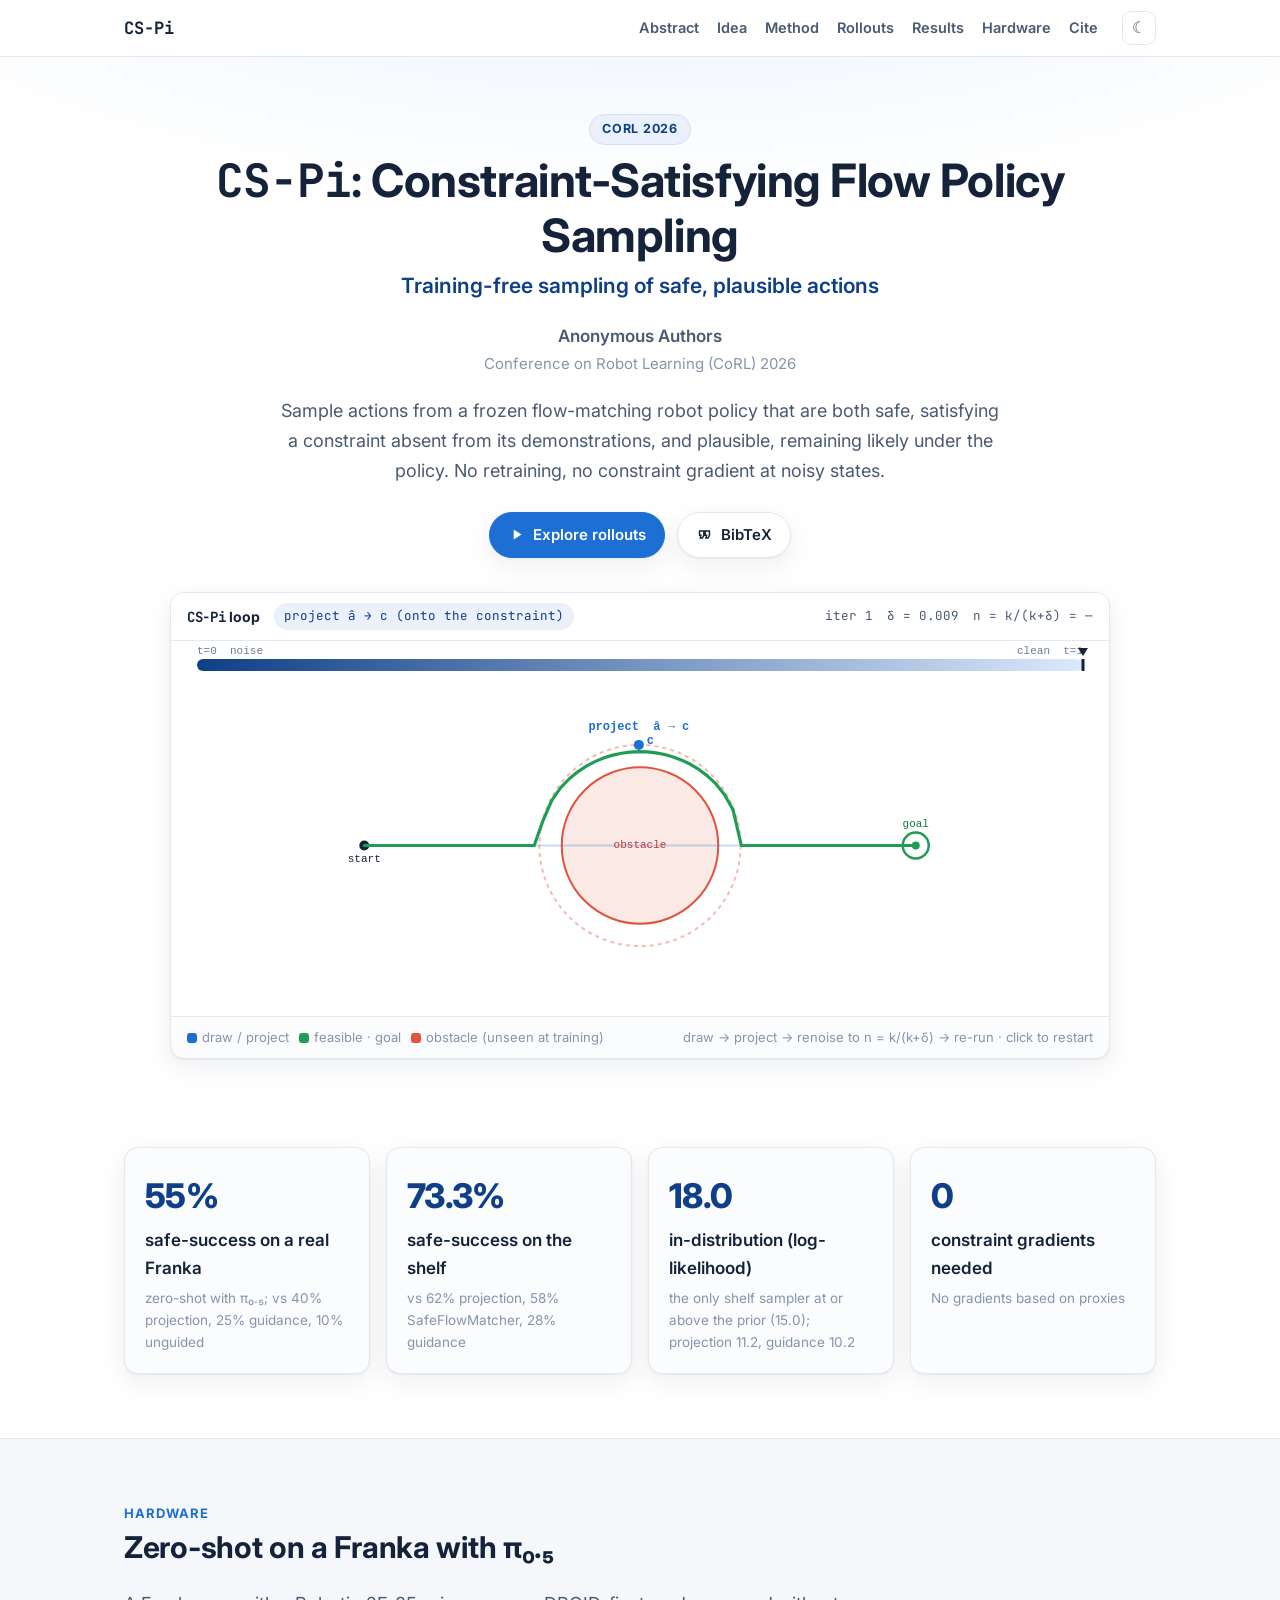
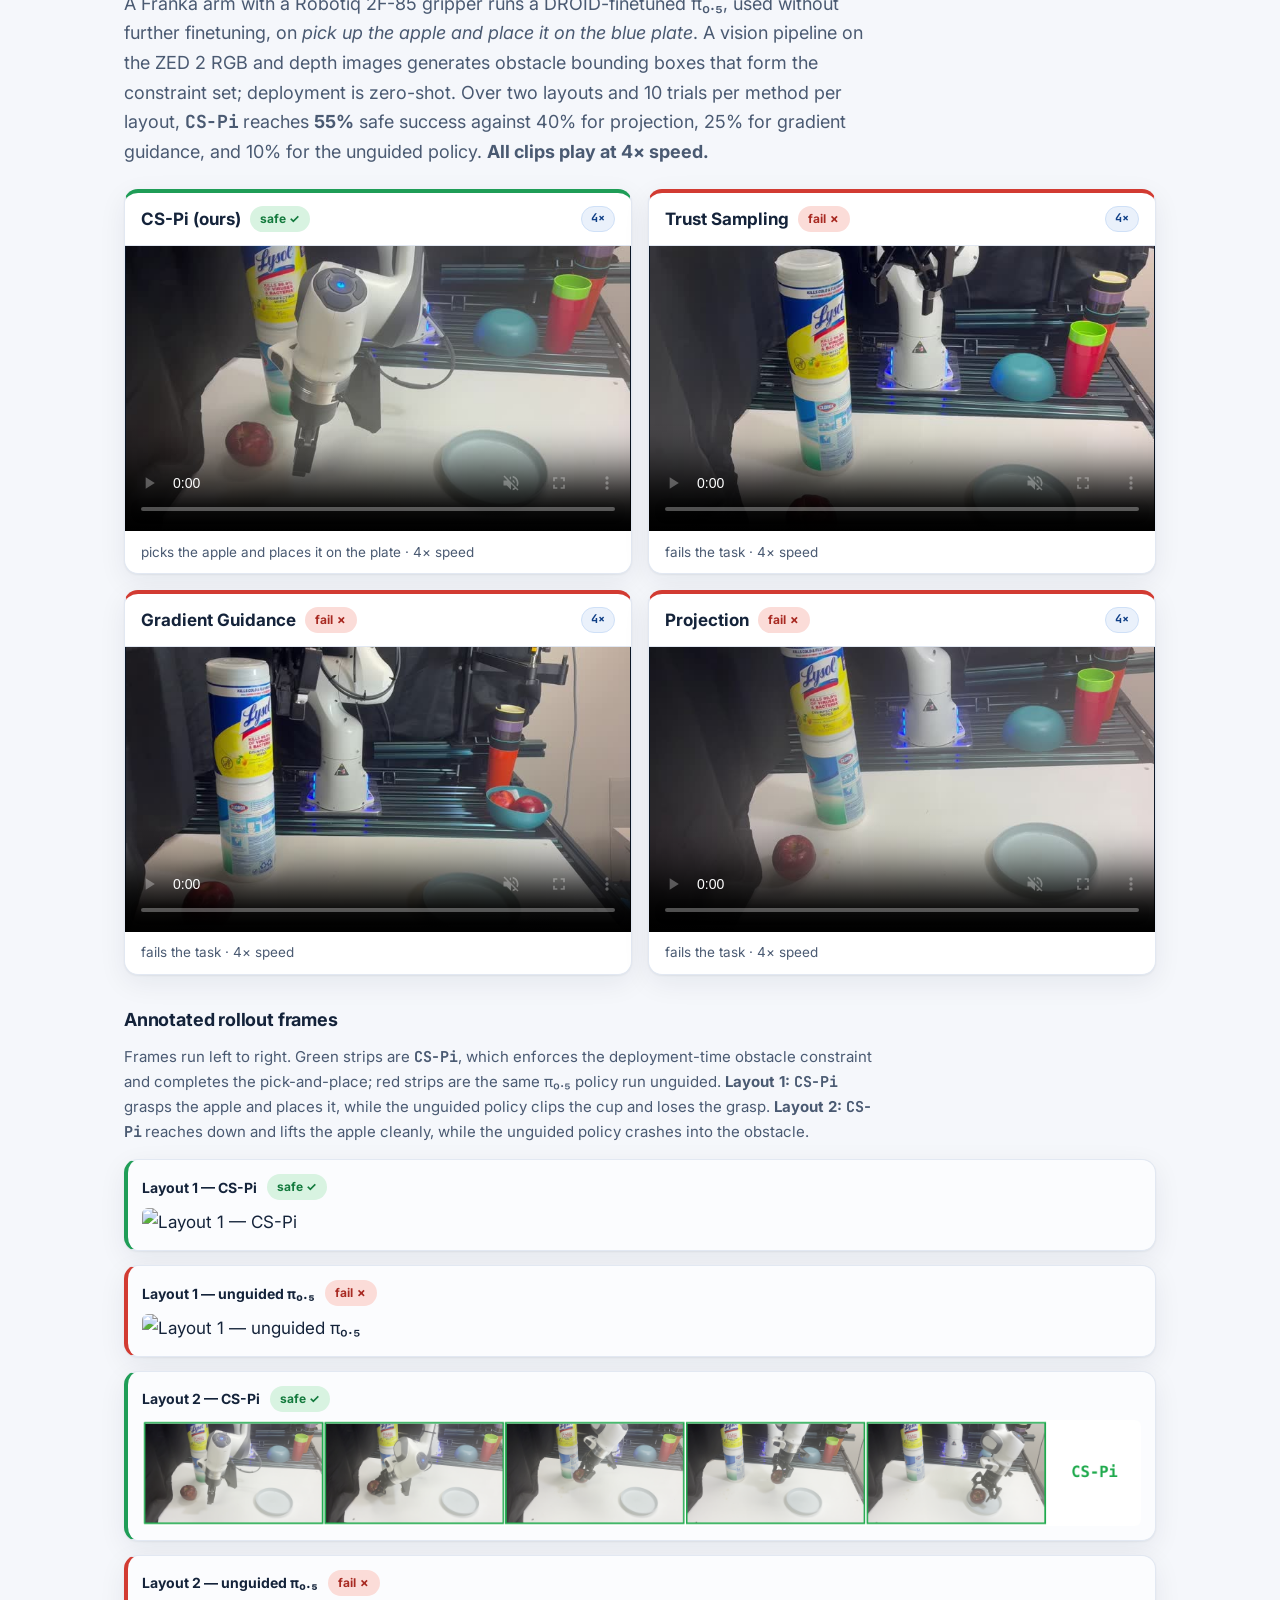
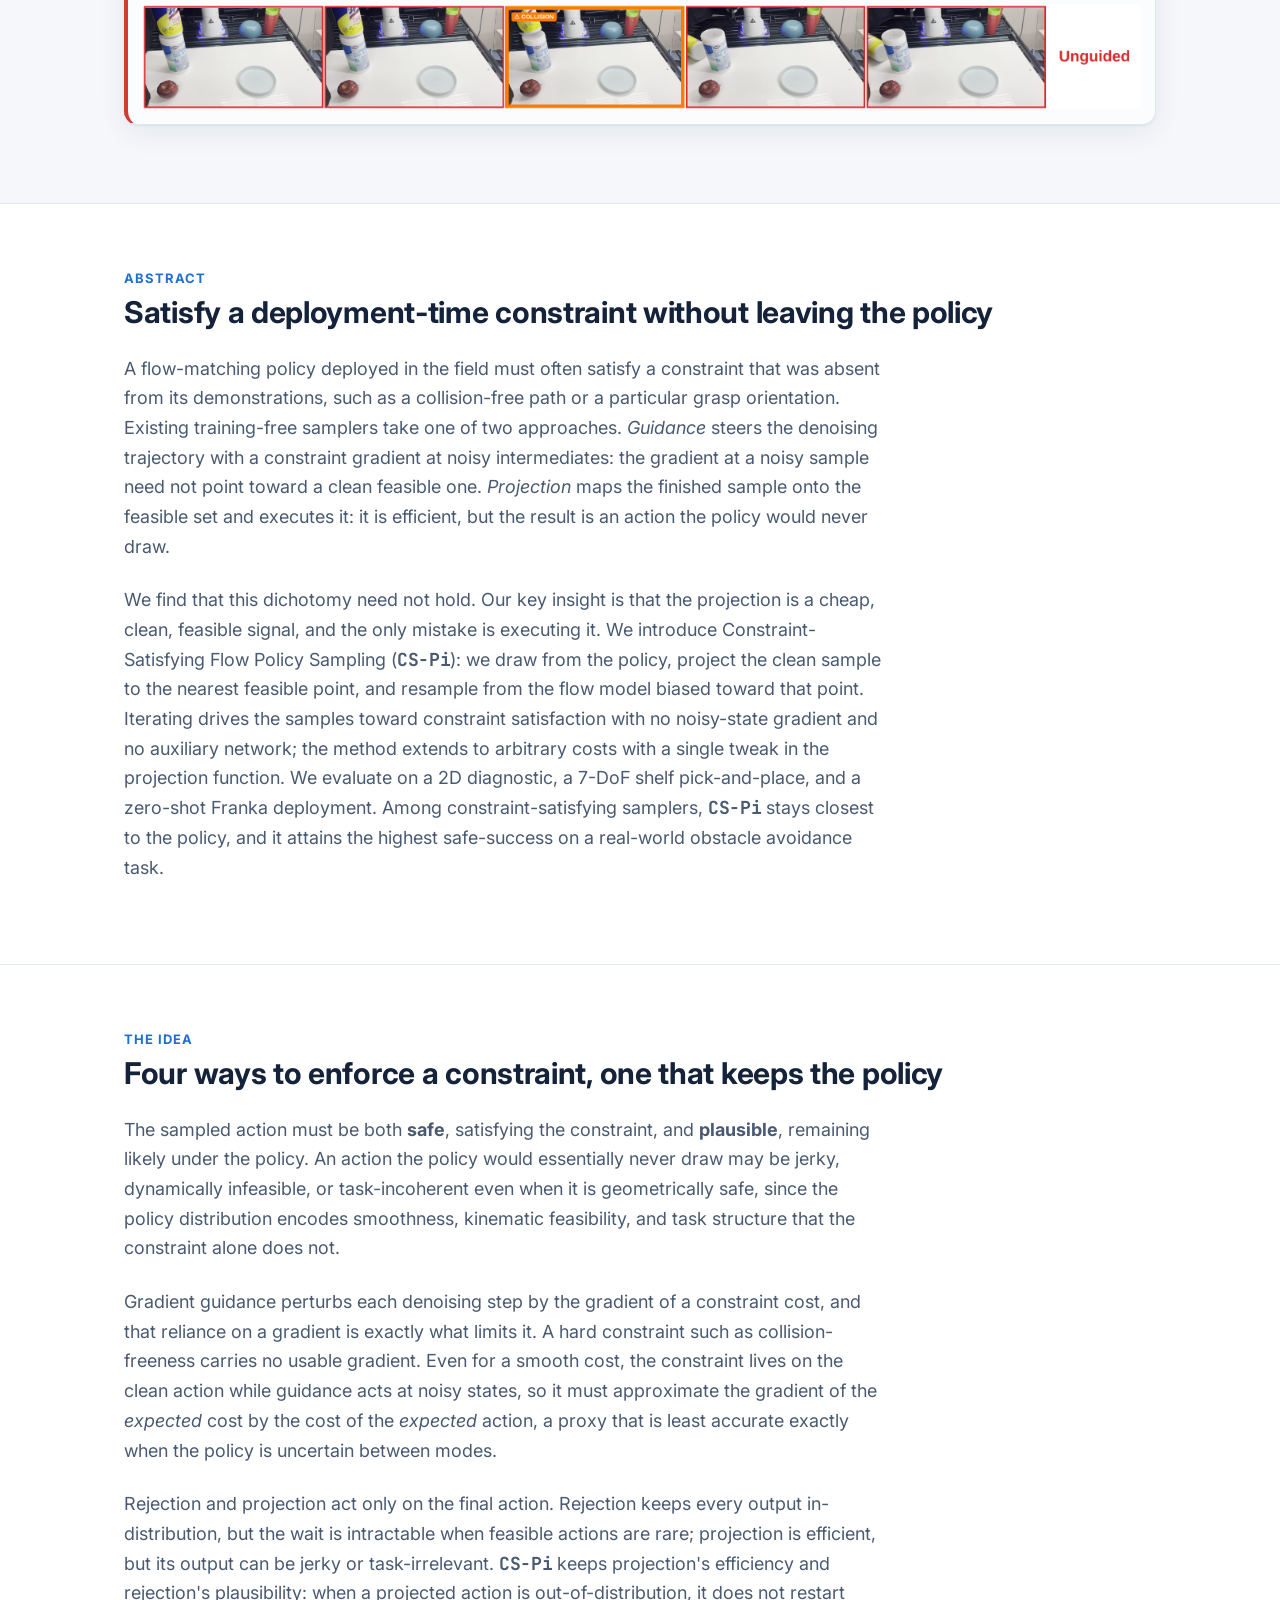
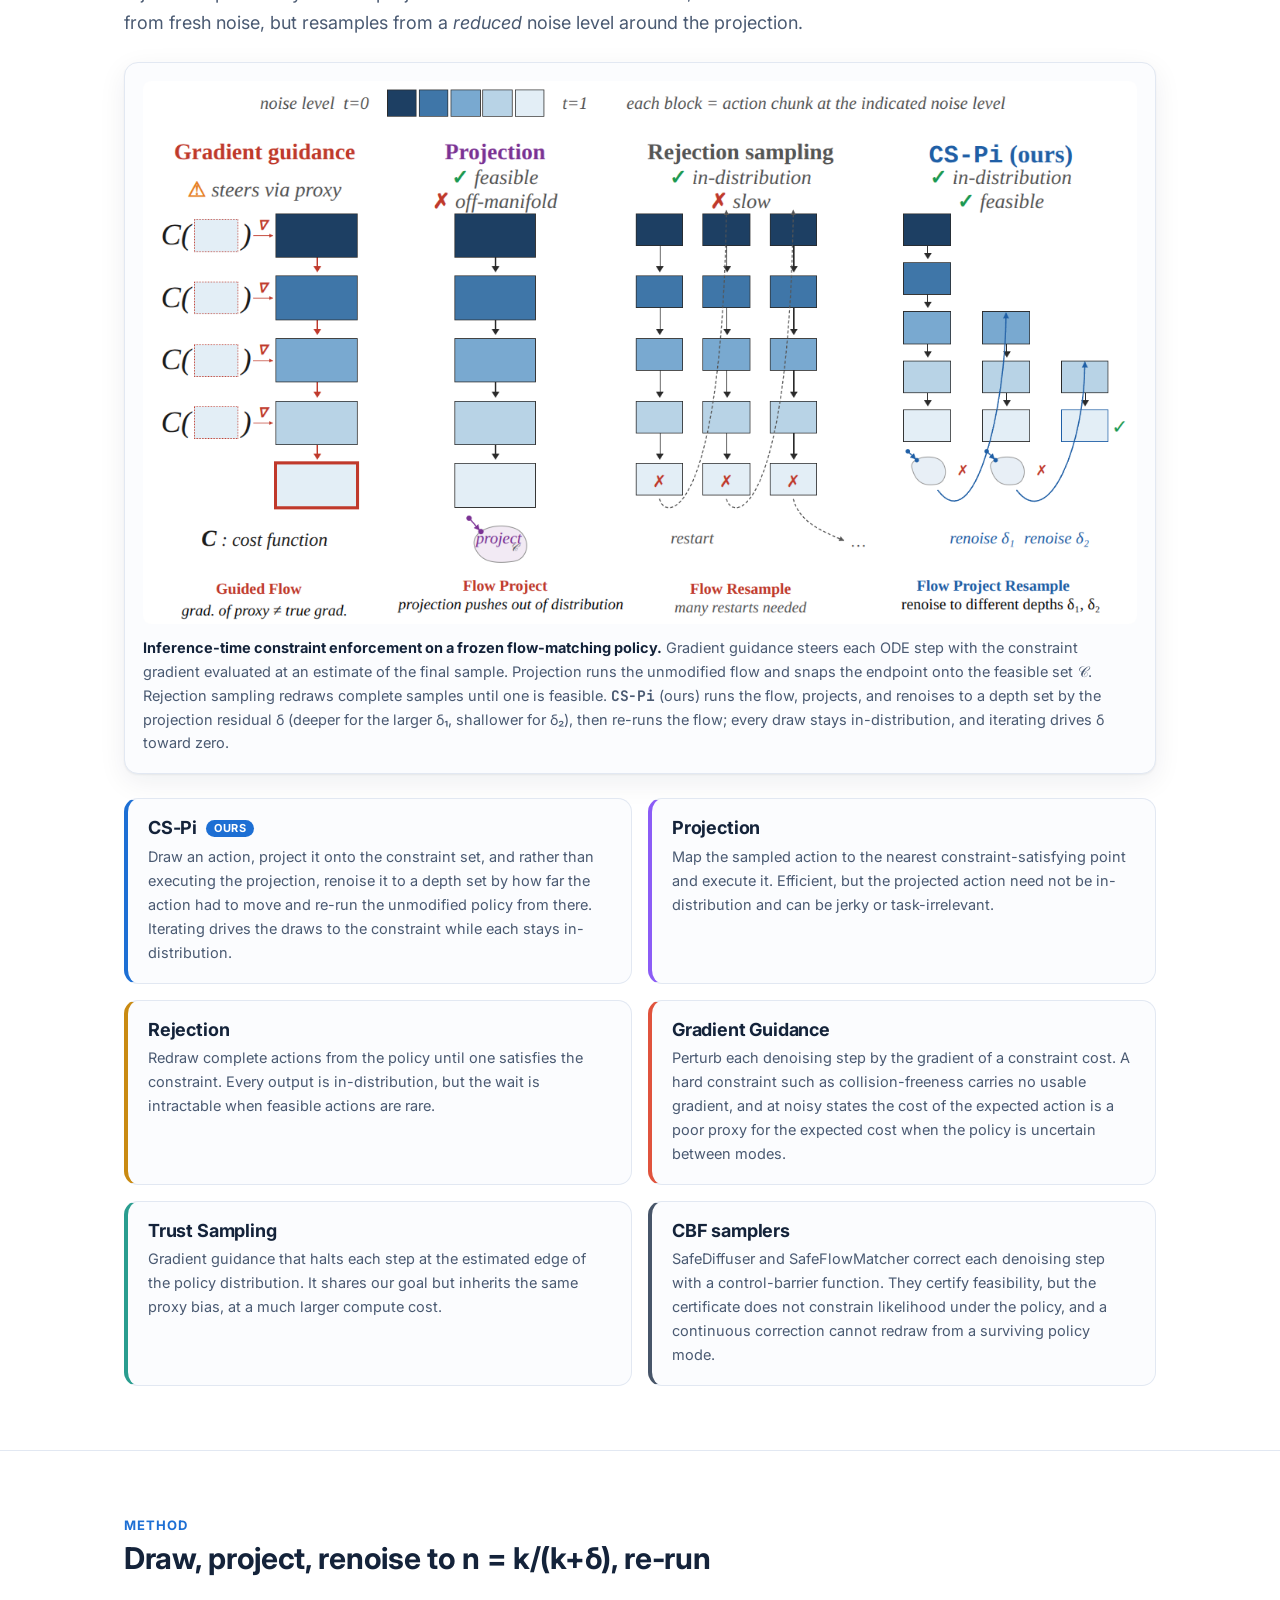
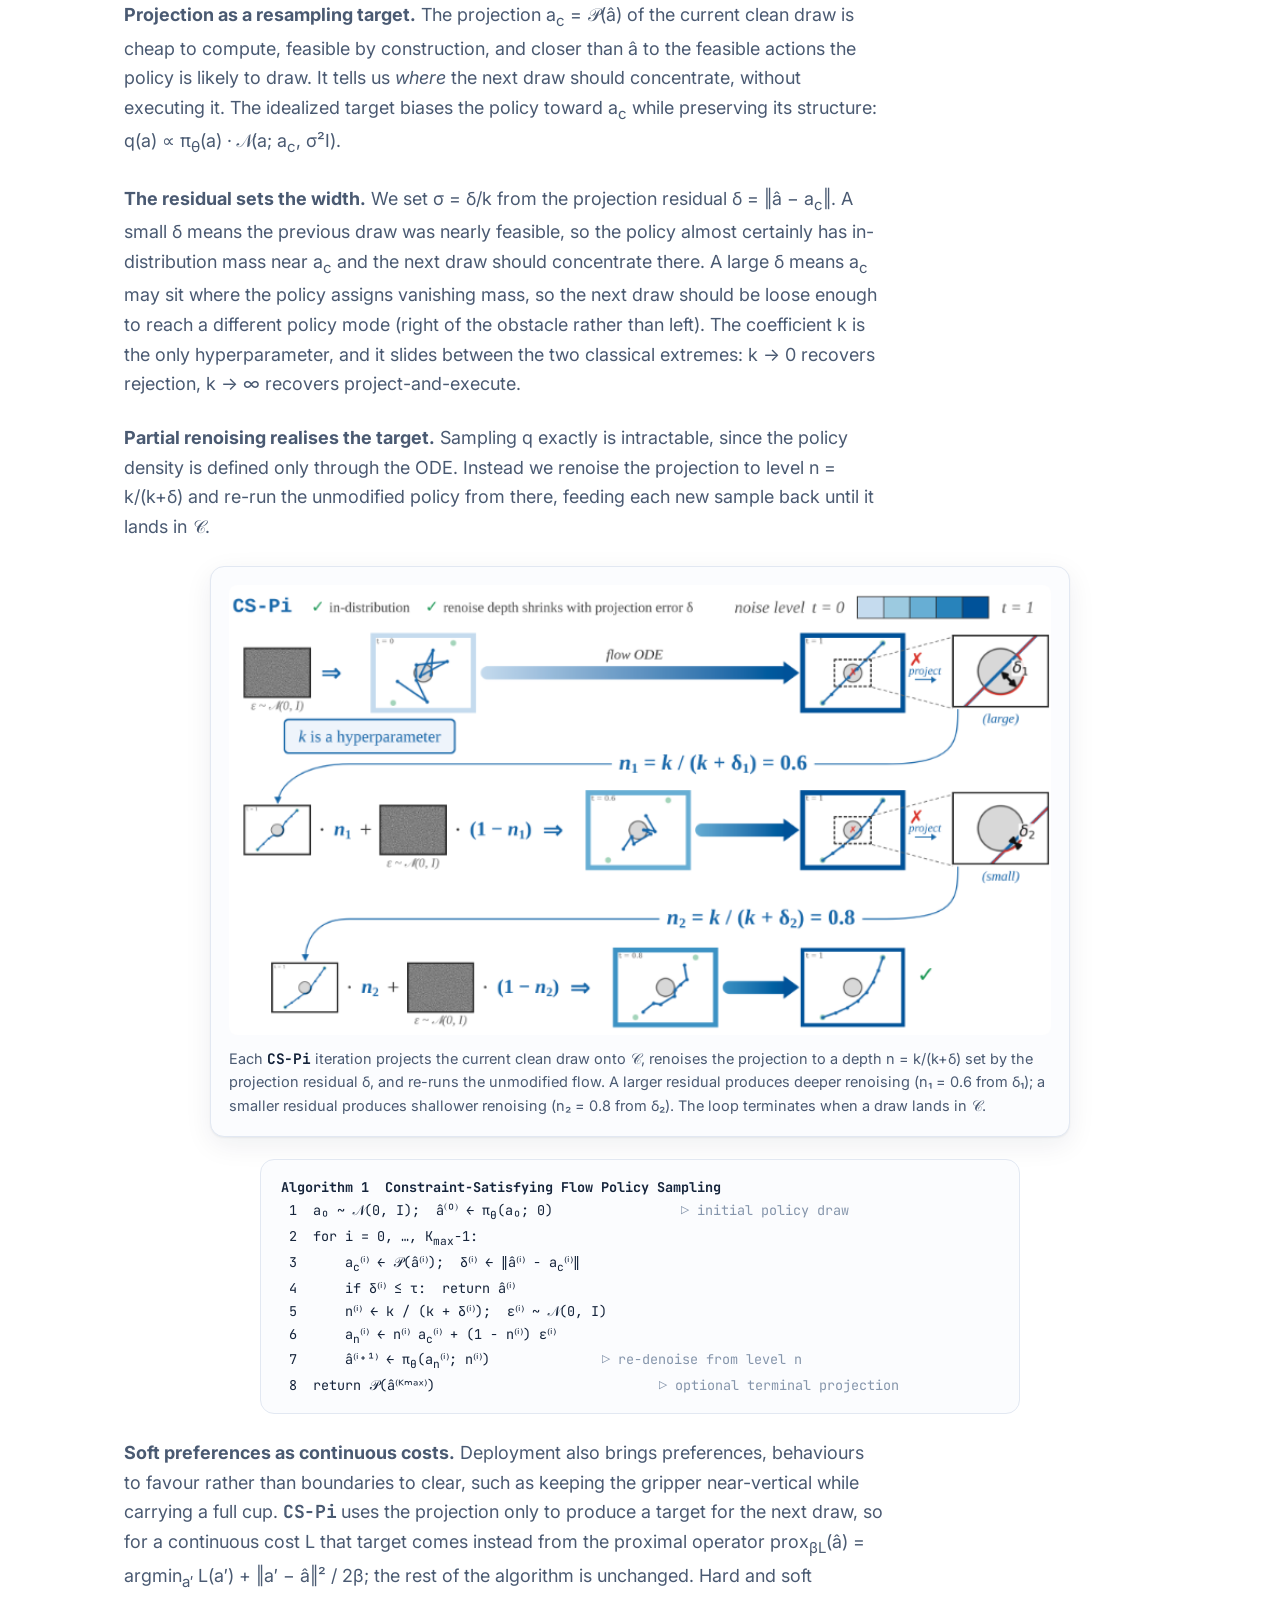
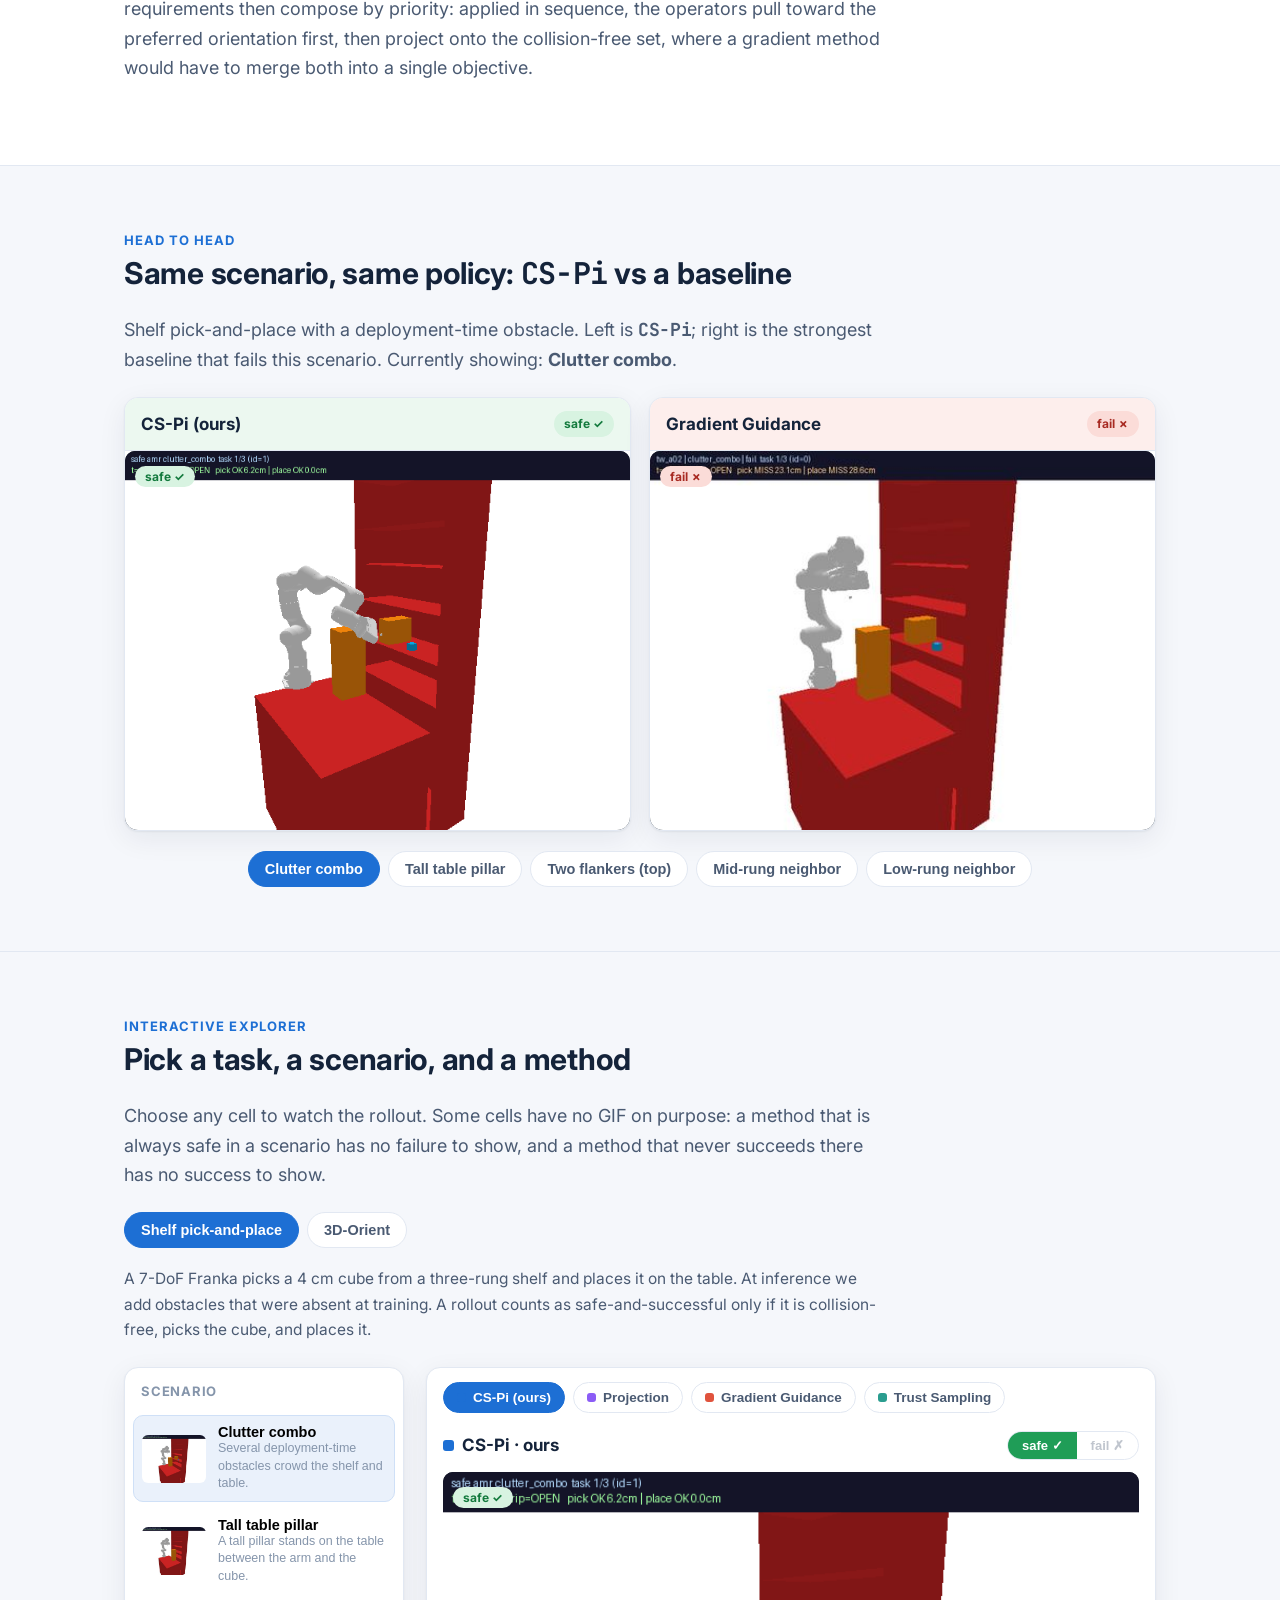
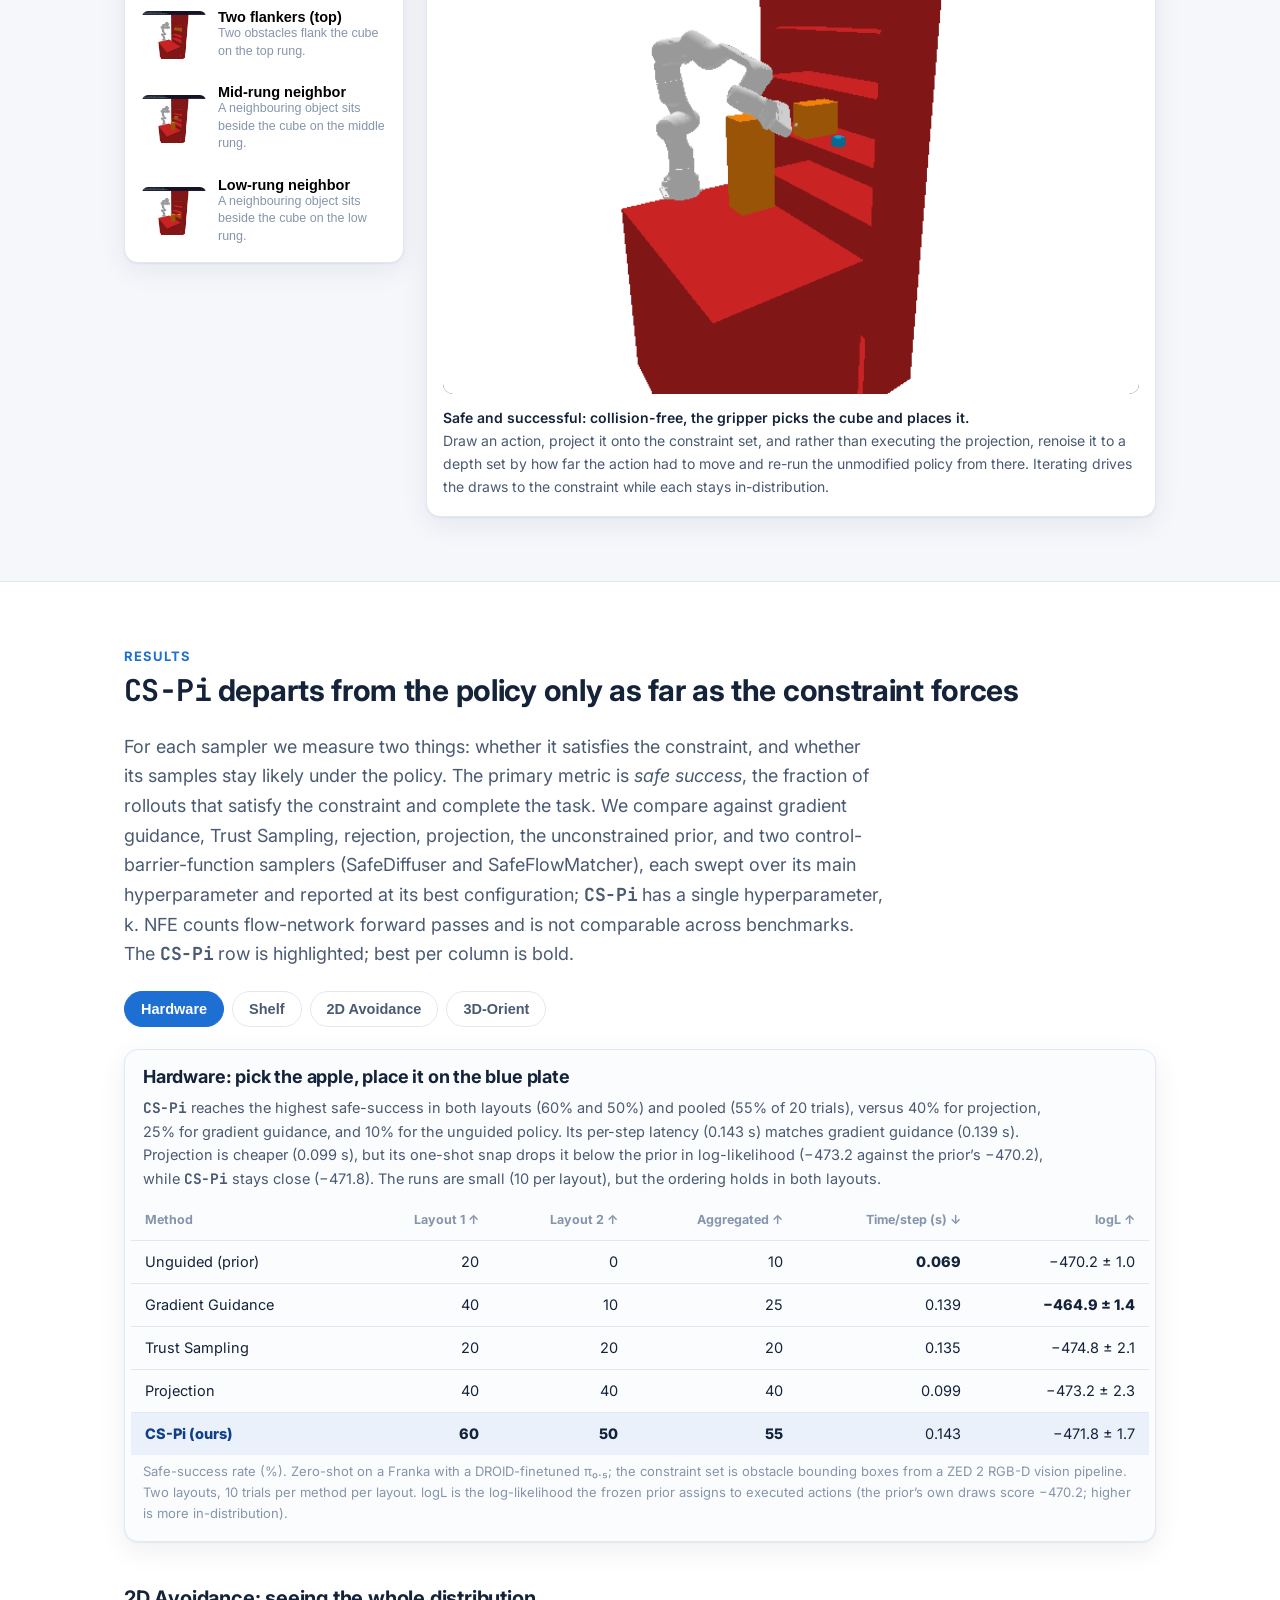
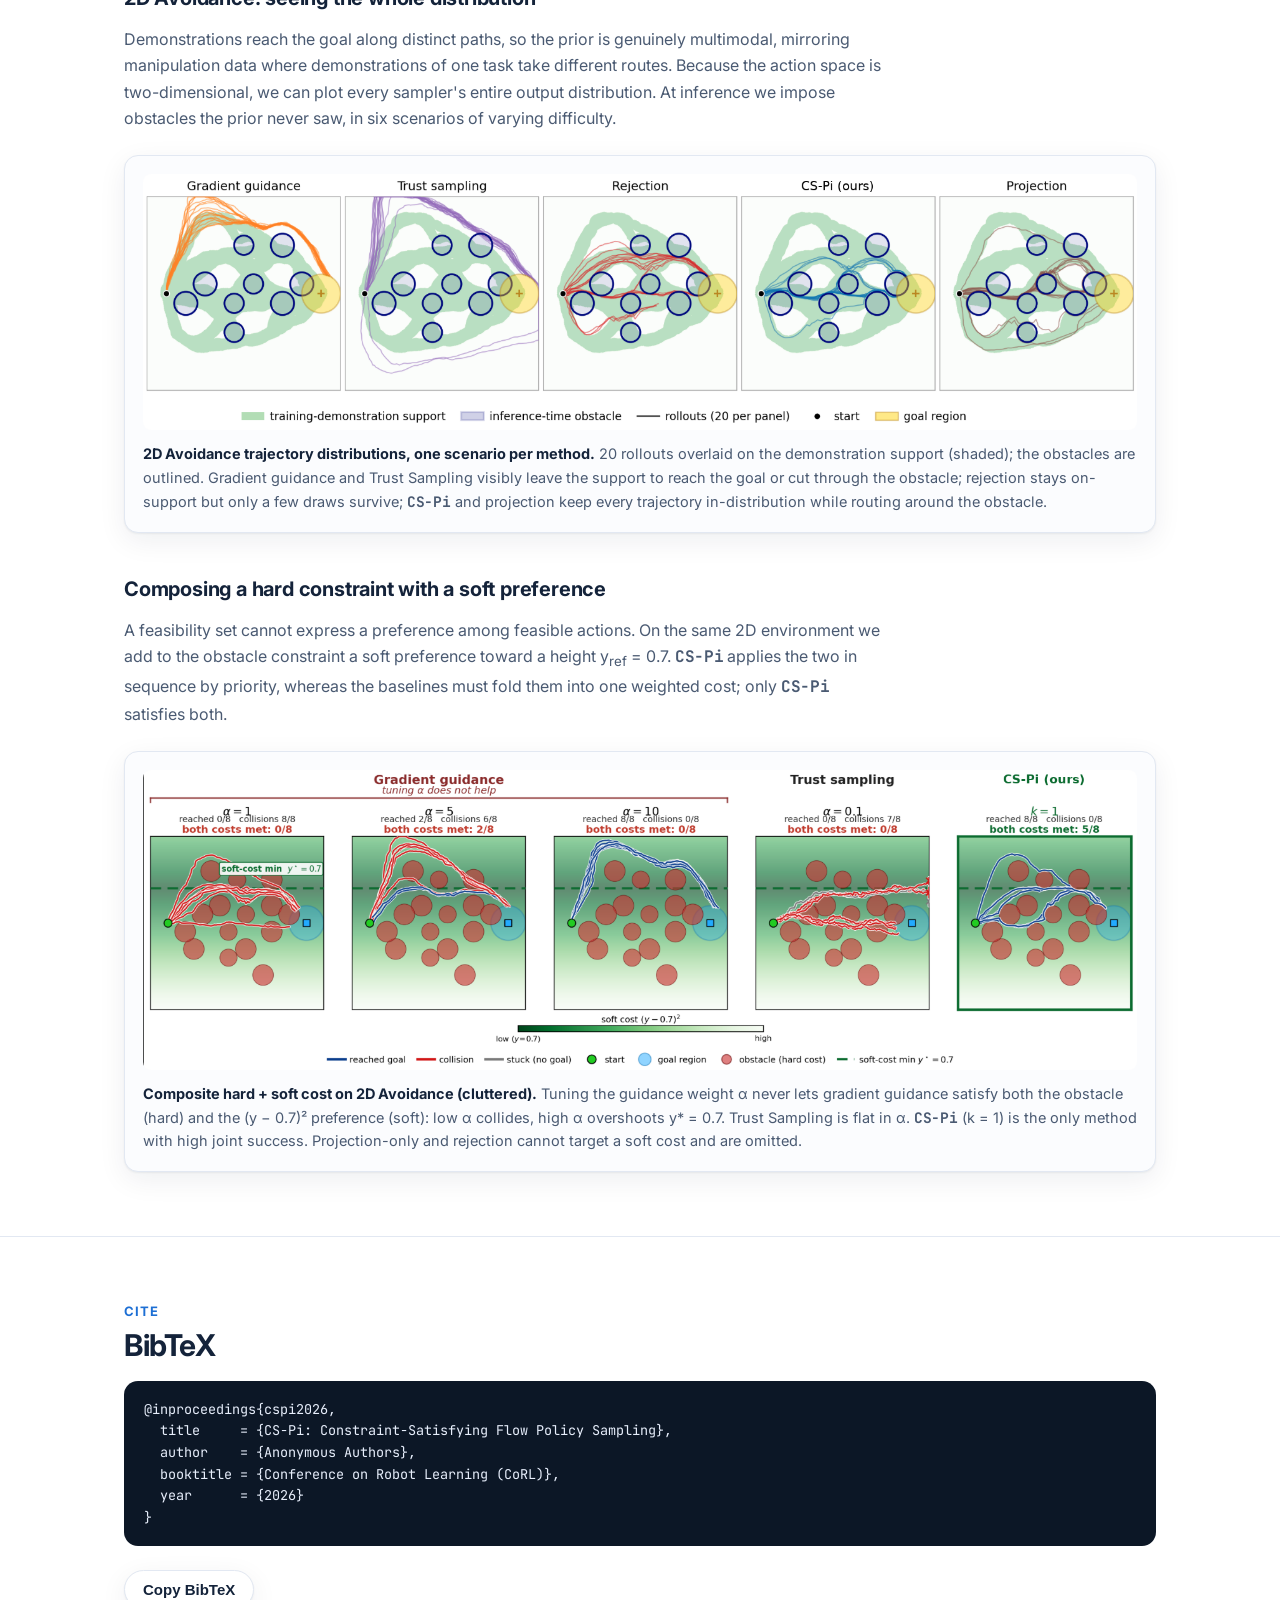
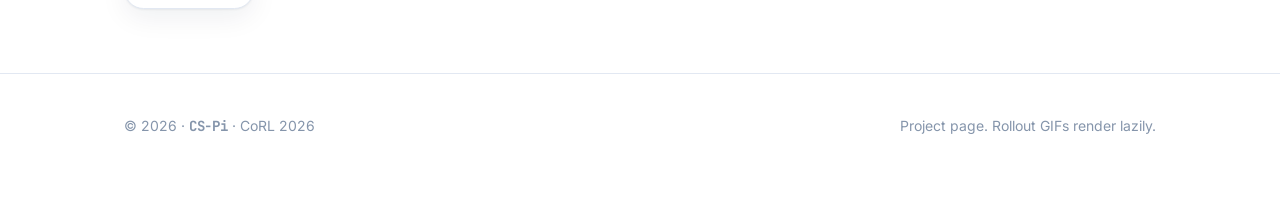
==== commit 6bb6ff58: "Update project page to the CoRL 2026 camera-ready paper - Mark the paper as accepted at CoRL 2026 (b" ====
--- a/index.html
+++ b/index.html
@@ -4,9 +4,9 @@
 <meta charset="utf-8">
 <meta name="viewport" content="width=device-width, initial-scale=1">
 <title>CS-Pi: Constraint-Satisfying Flow Policy Sampling</title>
-<meta name="description" content="CS-Pi: training-free sampling of safe, in-distribution actions from a flow-matching robot policy. Draw, project, renoise, re-run. No gradients based on proxies.">
-<meta property="og:title" content="CS-Pi: Constraint-Satisfying Flow Policy Sampling">
-<meta property="og:description" content="Training-free sampling of safe, in-distribution actions from a flow-matching robot policy.">
+<meta name="description" content="CS-Pi (CoRL 2026): training-free sampling of safe, plausible actions from a frozen flow-matching robot policy. Draw, project, renoise, re-run. No gradients based on proxies.">
+<meta property="og:title" content="CS-Pi: Constraint-Satisfying Flow Policy Sampling (CoRL 2026)">
+<meta property="og:description" content="Training-free sampling of safe, plausible actions from a frozen flow-matching robot policy.">
 <meta property="og:image" content="assets/concept.png">
 <meta property="og:type" content="website">
 <link rel="preconnect" href="https://fonts.googleapis.com">
@@ -44,11 +44,11 @@
 
 <!-- hero -->
 <header class="hero"><div class="wrap hero-center">
-  <span class="badge" id="heroBadge">CoRL 2026 submission</span>
+  <span class="badge" id="heroBadge">CoRL 2026</span>
   <h1 id="heroTitle">CS-Pi</h1>
   <div class="sub" id="heroSub">Constraint-Satisfying Flow Policy Sampling</div>
   <div class="authors" id="heroAuthors">Anonymous Authors</div>
-  <div class="affil" id="heroAffil">CoRL 2026 submission</div>
+  <div class="affil" id="heroAffil">Conference on Robot Learning (CoRL) 2026</div>
   <p class="tagline" id="heroTagline"></p>
   <div class="btnrow" id="btnrow"></div>
 
@@ -82,15 +82,23 @@
 <section id="hardware" class="faceoff"><div class="wrap">
   <p class="section-kicker">Hardware</p>
   <h2>Zero-shot on a Franka with π₀.₅</h2>
-  <p class="lead mt">Task: pick the apple, place it on the blue plate. The constraint set is obstacle
-    bounding boxes from a ZED 2 RGB-D vision pipeline; deployment is zero-shot, no finetuning.
-    <span class="cs">CS-Pi</span> completes the pick-and-place while the baselines fail.
+  <p class="lead mt">A Franka arm with a Robotiq 2F-85 gripper runs a DROID-finetuned π₀.₅,
+    used without further finetuning, on <i>pick up the apple and place it on the blue plate</i>.
+    A vision pipeline on the ZED 2 RGB and depth images generates obstacle bounding boxes that
+    form the constraint set; deployment is zero-shot. Over two layouts and 10 trials per method
+    per layout, <span class="cs">CS-Pi</span> reaches <b>55%</b> safe success against 40% for
+    projection, 25% for gradient guidance, and 10% for the unguided policy.
     <b>All clips play at 4× speed.</b></p>
   <div class="hw-video-grid" id="hwVideos"></div>
 
   <h3 class="hw-subhead">Annotated rollout frames</h3>
-  <p class="lead" style="font-size:15px">Green strips are <span class="cs">CS-Pi</span>;
-    red strips are the same policy run unguided. Frames run left to right.</p>
+  <p class="lead" style="font-size:15px">Frames run left to right. Green strips are
+    <span class="cs">CS-Pi</span>, which enforces the deployment-time obstacle constraint and
+    completes the pick-and-place; red strips are the same π₀.₅ policy run unguided.
+    <b>Layout 1:</b> <span class="cs">CS-Pi</span> grasps the apple and places it, while the
+    unguided policy clips the cup and loses the grasp. <b>Layout 2:</b>
+    <span class="cs">CS-Pi</span> reaches down and lifts the apple cleanly, while the unguided
+    policy crashes into the obstacle.</p>
   <div class="hw-strip" id="hwStrips"></div>
 </div></section>
 
@@ -101,22 +109,24 @@
   <p class="lead mt">
     A flow-matching policy deployed in the field must often satisfy a constraint that
     was absent from its demonstrations, such as a collision-free path or a particular
-    grasp orientation. Existing training-free samplers either guide the denoising
-    trajectory with a constraint gradient at noisy intermediates, where a hard
-    constraint gives no usable gradient, or project the finished sample onto the
-    feasible set and execute it, which yields an action the policy would never draw.
+    grasp orientation. Existing training-free samplers take one of two approaches.
+    <i>Guidance</i> steers the denoising trajectory with a constraint gradient at noisy
+    intermediates: the gradient at a noisy sample need not point toward a clean feasible
+    one. <i>Projection</i> maps the finished sample onto the feasible set and executes it:
+    it is efficient, but the result is an action the policy would never draw.
   </p>
   <p class="lead mt">
-    Our key insight is that the projection is a cheap, clean, feasible signal, and the
-    only mistake is executing it. <span class="cs">CS-Pi</span> draws from the policy,
-    projects the clean sample to the nearest feasible point, and resamples from the
-    flow model biased toward that point rather than executing it. Iterating drives the
-    samples toward constraint satisfaction, with no noisy-state gradient, no auxiliary
-    network, and no per-deployment tuning; it extends to arbitrary costs with just a
-    change to the projection. Across a 2D diagnostic, a 7-DoF shelf pick-and-place, and
-    a zero-shot Franka deployment, <span class="cs">CS-Pi</span> is the only sampler
-    that stays in-distribution wherever the constraint permits, departing from the
-    policy only as far as the constraint forces.
+    We find that this dichotomy need not hold. Our key insight is that the projection is
+    a cheap, clean, feasible signal, and the only mistake is executing it. We introduce
+    Constraint-Satisfying Flow Policy Sampling (<span class="cs">CS-Pi</span>): we draw
+    from the policy, project the clean sample to the nearest feasible point, and resample
+    from the flow model biased toward that point. Iterating drives the samples toward
+    constraint satisfaction with no noisy-state gradient and no auxiliary network; the
+    method extends to arbitrary costs with a single tweak in the projection function. We
+    evaluate on a 2D diagnostic, a 7-DoF shelf pick-and-place, and a zero-shot Franka
+    deployment. Among constraint-satisfying samplers, <span class="cs">CS-Pi</span> stays
+    closest to the policy, and it attains the highest safe-success on a real-world
+    obstacle avoidance task.
   </p>
 </div></section>
 
@@ -124,20 +134,32 @@
 <section id="idea"><div class="wrap">
   <p class="section-kicker">The idea</p>
   <h2>Four ways to enforce a constraint, one that keeps the policy</h2>
-  <p class="lead mt">Guidance steers with a proxy gradient and drifts off-manifold.
-    Projection is feasible but off-distribution. Rejection is in-distribution but slow.
-    <span class="cs">CS-Pi</span> runs the unmodified flow, projects, and renoises to a
-    depth set by the violation, so every draw stays in-distribution while iterating to
-    feasibility.</p>
+  <p class="lead mt">The sampled action must be both <b>safe</b>, satisfying the constraint,
+    and <b>plausible</b>, remaining likely under the policy. An action the policy would
+    essentially never draw may be jerky, dynamically infeasible, or task-incoherent even when
+    it is geometrically safe, since the policy distribution encodes smoothness, kinematic
+    feasibility, and task structure that the constraint alone does not.</p>
+  <p class="lead mt">Gradient guidance perturbs each denoising step by the gradient of a
+    constraint cost, and that reliance on a gradient is exactly what limits it. A hard
+    constraint such as collision-freeness carries no usable gradient. Even for a smooth cost,
+    the constraint lives on the clean action while guidance acts at noisy states, so it must
+    approximate the gradient of the <i>expected</i> cost by the cost of the <i>expected</i>
+    action, a proxy that is least accurate exactly when the policy is uncertain between modes.</p>
+  <p class="lead mt">Rejection and projection act only on the final action. Rejection keeps
+    every output in-distribution, but the wait is intractable when feasible actions are rare;
+    projection is efficient, but its output can be jerky or task-irrelevant.
+    <span class="cs">CS-Pi</span> keeps projection's efficiency and rejection's plausibility:
+    when a projected action is out-of-distribution, it does not restart from fresh noise, but
+    resamples from a <i>reduced</i> noise level around the projection.</p>
   <figure class="figcard mt">
     <img src="assets/concept.png" alt="Concept: gradient guidance vs projection vs rejection vs CS-Pi">
-    <figcaption><b>Inference-time constraint enforcement on a flow-matching policy.</b>
-      Gradient guidance steers each ODE step with the constraint gradient at an estimate of
-      the final sample. Projection runs the unmodified flow and snaps the endpoint onto the
-      feasible set. Rejection redraws complete samples until one is feasible.
-      <span class="cs">CS-Pi</span> (ours) runs the flow, projects, and renoises to a depth
-      set by the projection residual δ (deeper for the larger δ₁, shallower for δ₂), then
-      re-runs the flow; every draw stays in-distribution and iterating drives δ toward zero.</figcaption>
+    <figcaption><b>Inference-time constraint enforcement on a frozen flow-matching policy.</b>
+      Gradient guidance steers each ODE step with the constraint gradient evaluated at an
+      estimate of the final sample. Projection runs the unmodified flow and snaps the endpoint
+      onto the feasible set 𝒞. Rejection sampling redraws complete samples until one is
+      feasible. <span class="cs">CS-Pi</span> (ours) runs the flow, projects, and renoises to a
+      depth set by the projection residual δ (deeper for the larger δ₁, shallower for δ₂), then
+      re-runs the flow; every draw stays in-distribution, and iterating drives δ toward zero.</figcaption>
   </figure>
   <div class="methodgrid" id="methodGrid"></div>
 </div></section>
@@ -146,17 +168,51 @@
 <section id="method"><div class="wrap">
   <p class="section-kicker">Method</p>
   <h2>Draw, project, renoise to n = k/(k+δ), re-run</h2>
-  <p class="lead mt">The renoising depth is the whole algorithm: a large violation triggers
-    deep renoising so the next draw can reach a different policy mode (a different route
-    around the obstacle); a small violation triggers shallow renoising that refines the
-    current mode. The depth n = k/(k+δ) follows directly from the violation δ.</p>
+  <p class="lead mt"><b>Projection as a resampling target.</b> The projection
+    a<sub>c</sub> = 𝒫(â) of the current clean draw is cheap to compute, feasible by
+    construction, and closer than â to the feasible actions the policy is likely to draw. It
+    tells us <i>where</i> the next draw should concentrate, without executing it. The
+    idealized target biases the policy toward a<sub>c</sub> while preserving its structure:
+    q(a) ∝ π<sub>θ</sub>(a) · 𝒩(a; a<sub>c</sub>, σ²I).</p>
+  <p class="lead mt"><b>The residual sets the width.</b> We set σ = δ/k from the projection
+    residual δ = ‖â − a<sub>c</sub>‖. A small δ means the previous draw was nearly feasible,
+    so the policy almost certainly has in-distribution mass near a<sub>c</sub> and the next
+    draw should concentrate there. A large δ means a<sub>c</sub> may sit where the policy
+    assigns vanishing mass, so the next draw should be loose enough to reach a different policy
+    mode (right of the obstacle rather than left). The coefficient k is the only
+    hyperparameter, and it slides between the two classical extremes: k → 0 recovers
+    rejection, k → ∞ recovers project-and-execute.</p>
+  <p class="lead mt"><b>Partial renoising realises the target.</b> Sampling q exactly is
+    intractable, since the policy density is defined only through the ODE. Instead we renoise
+    the projection to level n = k/(k+δ) and re-run the unmodified policy from there, feeding
+    each new sample back until it lands in 𝒞.</p>
   <figure class="figcard mt" style="max-width:860px;margin-left:auto;margin-right:auto">
     <img src="assets/method.png" alt="CS-Pi algorithm: flow ODE, project, renoise by depth n, iterate">
-    <figcaption><b>One <span class="cs">CS-Pi</span> trajectory.</b> Run the flow ODE to a clean
-      sample, project to the feasible set with residual δ₁, renoise to depth n₁ = k/(k+δ₁) = 0.6
-      and re-run; the next sample has a smaller residual δ₂, so it renoises shallower
-      (n₂ = 0.8) and converges. The renoise depth shrinks with the projection error.</figcaption>
+    <figcaption>Each <b><span class="cs">CS-Pi</span></b> iteration projects the current clean
+      draw onto 𝒞, renoises the projection to a depth n = k/(k+δ) set by the projection
+      residual δ, and re-runs the unmodified flow. A larger residual produces deeper renoising
+      (n₁ = 0.6 from δ₁); a smaller residual produces shallower renoising (n₂ = 0.8 from δ₂).
+      The loop terminates when a draw lands in 𝒞.</figcaption>
   </figure>
+  <pre class="algo"><span class="ttl">Algorithm 1  Constraint-Satisfying Flow Policy Sampling</span>
+ 1  a₀ ~ 𝒩(0, I);  â⁽⁰⁾ ← π<sub>θ</sub>(a₀; 0)                <span class="c">▷ initial policy draw</span>
+ 2  for i = 0, …, K<sub>max</sub>−1:
+ 3      a<sub>c</sub>⁽ⁱ⁾ ← 𝒫(â⁽ⁱ⁾);  δ⁽ⁱ⁾ ← ‖â⁽ⁱ⁾ − a<sub>c</sub>⁽ⁱ⁾‖
+ 4      if δ⁽ⁱ⁾ ≤ τ:  return â⁽ⁱ⁾
+ 5      n⁽ⁱ⁾ ← k / (k + δ⁽ⁱ⁾);  ε⁽ⁱ⁾ ~ 𝒩(0, I)
+ 6      a<sub>n</sub>⁽ⁱ⁾ ← n⁽ⁱ⁾ a<sub>c</sub>⁽ⁱ⁾ + (1 − n⁽ⁱ⁾) ε⁽ⁱ⁾
+ 7      â⁽ⁱ⁺¹⁾ ← π<sub>θ</sub>(a<sub>n</sub>⁽ⁱ⁾; n⁽ⁱ⁾)              <span class="c">▷ re-denoise from level n</span>
+ 8  return 𝒫(â⁽ᴷᵐᵃˣ⁾)                            <span class="c">▷ optional terminal projection</span></pre>
+  <p class="lead mt"><b>Soft preferences as continuous costs.</b> Deployment also brings
+    preferences, behaviours to favour rather than boundaries to clear, such as keeping the
+    gripper near-vertical while carrying a full cup. <span class="cs">CS-Pi</span> uses the
+    projection only to produce a target for the next draw, so for a continuous cost L that
+    target comes instead from the proximal operator
+    prox<sub>βL</sub>(â) = argmin<sub>a′</sub> L(a′) + ‖a′ − â‖² / 2β; the rest of the
+    algorithm is unchanged. Hard and soft requirements then compose by priority: applied in
+    sequence, the operators pull toward the preferred orientation first, then project onto
+    the collision-free set, where a gradient method would have to merge both into a single
+    objective.</p>
 </div></section>
 
 <!-- face-off -->
@@ -215,11 +271,49 @@
 <!-- results -->
 <section id="results"><div class="wrap">
   <p class="section-kicker">Results</p>
-  <h2><span class="cs">CS-Pi</span> wins safe-success while staying in-distribution</h2>
-  <p class="lead mt">Highest safe-success in every benchmark, with the highest log-likelihood among the
-    constraint-enforcing methods. The CS-Pi row is highlighted; best per column is bold.</p>
+  <h2><span class="cs">CS-Pi</span> departs from the policy only as far as the constraint forces</h2>
+  <p class="lead mt">For each sampler we measure two things: whether it satisfies the
+    constraint, and whether its samples stay likely under the policy. The primary metric is
+    <i>safe success</i>, the fraction of rollouts that satisfy the constraint and complete the
+    task. We compare against gradient guidance, Trust Sampling, rejection, projection, the
+    unconstrained prior, and two control-barrier-function samplers (SafeDiffuser and
+    SafeFlowMatcher), each swept over its main hyperparameter and reported at its best
+    configuration; <span class="cs">CS-Pi</span> has a single hyperparameter, k. NFE counts
+    flow-network forward passes and is not comparable across benchmarks. The
+    <span class="cs">CS-Pi</span> row is highlighted; best per column is bold.</p>
   <div class="tabs-results" id="resTabs"></div>
   <div id="resTable"></div>
+
+  <h3 class="subhead">2D Avoidance: seeing the whole distribution</h3>
+  <p class="lead" style="font-size:16px">Demonstrations reach the goal along distinct paths,
+    so the prior is genuinely multimodal, mirroring manipulation data where demonstrations of
+    one task take different routes. Because the action space is two-dimensional, we can plot
+    every sampler's entire output distribution. At inference we impose obstacles the prior
+    never saw, in six scenarios of varying difficulty.</p>
+  <figure class="figcard mt">
+    <img src="assets/2d_distributions.png" loading="lazy" alt="2D Avoidance trajectory distributions for gradient guidance, Trust Sampling, rejection, CS-Pi and projection">
+    <figcaption><b>2D Avoidance trajectory distributions, one scenario per method.</b> 20
+      rollouts overlaid on the demonstration support (shaded); the obstacles are outlined.
+      Gradient guidance and Trust Sampling visibly leave the support to reach the goal or cut
+      through the obstacle; rejection stays on-support but only a few draws survive;
+      <span class="cs">CS-Pi</span> and projection keep every trajectory in-distribution while
+      routing around the obstacle.</figcaption>
+  </figure>
+
+  <h3 class="subhead">Composing a hard constraint with a soft preference</h3>
+  <p class="lead" style="font-size:16px">A feasibility set cannot express a preference among
+    feasible actions. On the same 2D environment we add to the obstacle constraint a soft
+    preference toward a height y<sub>ref</sub> = 0.7. <span class="cs">CS-Pi</span> applies
+    the two in sequence by priority, whereas the baselines must fold them into one weighted
+    cost; only <span class="cs">CS-Pi</span> satisfies both.</p>
+  <figure class="figcard mt">
+    <img src="assets/2d_hard_soft.png" loading="lazy" alt="Hard obstacle constraint plus soft height preference: gradient guidance at three weights, Trust Sampling, and CS-Pi">
+    <figcaption><b>Composite hard + soft cost on 2D Avoidance (cluttered).</b> Tuning the
+      guidance weight α never lets gradient guidance satisfy both the obstacle (hard) and the
+      (y − 0.7)² preference (soft): low α collides, high α overshoots y* = 0.7. Trust Sampling
+      is flat in α. <span class="cs">CS-Pi</span> (k = 1) is the only method with high joint
+      success. Projection-only and rejection cannot target a soft cost and are omitted.</figcaption>
+  </figure>
 </div></section>
 
 <!-- cite -->
@@ -231,7 +325,7 @@
 </div></section>
 
 <footer><div class="wrap">
-  <span>© <span id="year">2026</span> · <span class="cs">CS-Pi</span> · CoRL 2026 submission (anonymous)</span>
+  <span>© <span id="year">2026</span> · <span class="cs">CS-Pi</span> · <span id="footVenue">CoRL 2026</span></span>
   <span>Project page. Rollout GIFs render lazily.</span>
 </div></footer>
 
--- a/css/style.css
+++ b/css/style.css
@@ -248,6 +248,7 @@
 .tablecard { background: var(--bg-panel); border: 1px solid var(--line); border-radius: var(--radius); box-shadow: var(--shadow); overflow: hidden; margin-top: 22px; }
 .tablecard .thead { padding: 16px 18px 0; }
 .tablecard .thead h3 { margin: 0; font-size: 18px; }
+.tablecard .tlead { margin: 8px 18px 2px; color: var(--ink-soft); font-size: 14.5px; max-width: 900px; }
 .tablescroll { overflow-x: auto; padding: 8px 6px 6px; }
 table.results { width: 100%; border-collapse: collapse; font-size: 14.5px; min-width: 520px; }
 table.results th, table.results td { padding: 9px 14px; text-align: right; white-space: nowrap; }
@@ -294,6 +295,17 @@
   overflow-x: auto; font-family: var(--mono); font-size: 13.5px; line-height: 1.6; margin-top: 18px;
 }
 .copybtn { margin-top: 10px; }
+
+/* ---- method: algorithm box + 2D figures ---------------------------------- */
+pre.algo {
+  background: var(--bg-panel); color: var(--ink); border: 1px solid var(--line);
+  border-radius: var(--radius); padding: 16px 20px; overflow-x: auto;
+  font-family: var(--mono); font-size: 13.5px; line-height: 1.7;
+  max-width: 760px; margin: 22px auto 0;
+}
+pre.algo .ttl { font-weight: 700; }
+pre.algo .c { color: var(--ink-faint); }
+.subhead { font-size: 20px; margin: 44px 0 4px; }
 
 footer { padding: 40px 0 60px; color: var(--ink-faint); font-size: 14px; border-top: 1px solid var(--line); }
 footer .wrap { display: flex; justify-content: space-between; flex-wrap: wrap; gap: 10px; }
